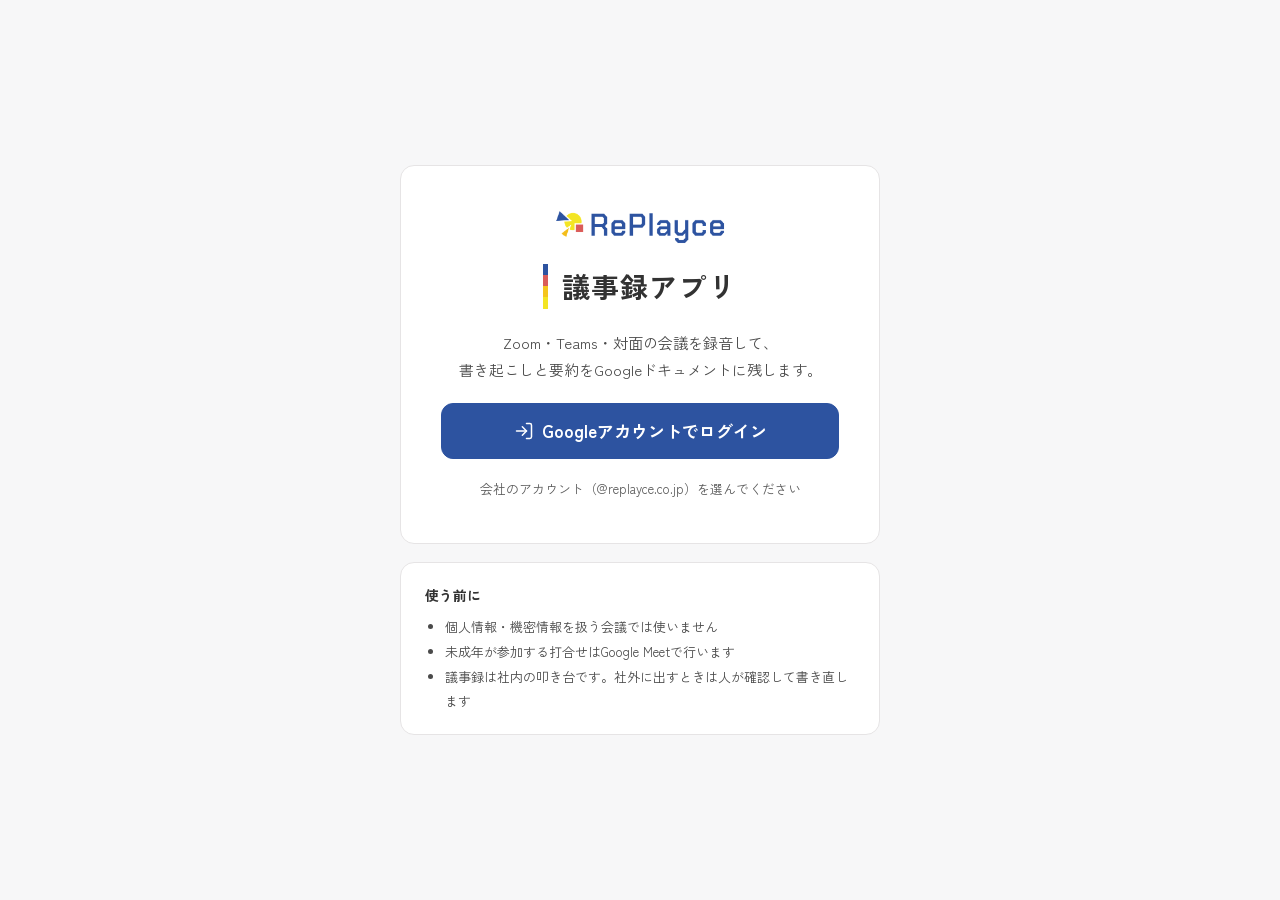
==== index.html @ 5db106ac "Add files via upload" ====
<!DOCTYPE html>
<html lang="ja">
<head>
<meta charset="utf-8">
<meta name="viewport" content="width=device-width, initial-scale=1, viewport-fit=cover">
<meta name="robots" content="noindex">
<meta name="theme-color" content="#FFFFFF">
<meta name="apple-mobile-web-app-capable" content="yes">
<meta name="mobile-web-app-capable" content="yes">
<meta name="apple-mobile-web-app-title" content="議事録">
<title>議事録アプリ｜RePlayce</title>
<link rel="preconnect" href="https://fonts.googleapis.com">
<link rel="preconnect" href="https://fonts.gstatic.com" crossorigin>
<link href="https://fonts.googleapis.com/css2?family=Zen+Kaku+Gothic+New:wght@400;500;700&display=swap" rel="stylesheet">
<link rel="stylesheet" href="style.css?v=1.2.0">
</head>
<body>

<!-- ============================================================ 0 ログイン -->
<section data-screen="login">
  <div class="login-wrap">
    <div class="login-col">
      <div class="card login-card">
        <img class="logo" src="replayce-logo.png" alt="RePlayce">
        <div class="page-title" style="justify-content:center"><span class="mark4"><span></span><span></span><span></span><span></span></span><h1>議事録アプリ</h1></div>
        <p style="margin:0;font-size:15px;line-height:1.8;color:var(--ink-2)">Zoom・Teams・対面の会議を録音して、<br>書き起こしと要約をGoogleドキュメントに残します。</p>
        <button id="btnLogin" class="btn btn-primary btn-lg" type="button">
          <svg width="20" height="20" viewBox="0 0 24 24" fill="none" stroke="currentColor" stroke-width="1.8" stroke-linecap="round" stroke-linejoin="round" aria-hidden="true"><path d="M15 3h4a2 2 0 0 1 2 2v14a2 2 0 0 1-2 2h-4"/><path d="M10 17l5-5-5-5"/><path d="M15 12H3"/></svg>
          Googleアカウントでログイン
        </button>
        <p class="note" style="margin:0">会社のアカウント（@<span id="domainLabel">replayce.co.jp</span>）を選んでください</p>
        <div id="loginError" class="error-box" hidden></div>
      </div>
      <div id="inAppWarn" class="notice" hidden>
        <svg width="18" height="18" viewBox="0 0 24 24" fill="none" stroke="#8A6A00" stroke-width="1.8" stroke-linecap="round" aria-hidden="true" style="flex-shrink:0;margin-top:2px"><circle cx="12" cy="12" r="9"/><path d="M12 8v5"/><path d="M12 16h.01"/></svg>
        <span><b>アプリの中のブラウザで開いています。</b>このままではGoogleのログインができません。右上のメニューから「ブラウザで開く」を選ぶか、URLをコピーしてChrome（iPhoneはSafari）に貼り付けてください。</span>
      </div>
      <div class="card login-rules">
        <b style="font-size:14px">使う前に</b>
        <ul>
          <li>個人情報・機密情報を扱う会議では使いません</li>
          <li>未成年が参加する打合せはGoogle Meetで行います</li>
          <li>議事録は社内の叩き台です。社外に出すときは人が確認して書き直します</li>
        </ul>
      </div>
    </div>
  </div>
</section>

<!-- ============================================================ 共通ヘッダー（ログイン後） -->
<header class="app-header" id="appHeader" hidden>
  <img class="logo" src="replayce-logo.png" alt="RePlayce">
  <span class="app-name">議事録</span>
  <nav id="mainNav"><a href="#" id="navHome" class="active">ホーム</a><a href="#" id="navMy">マイページ</a><a href="#" id="navHelp">使い方</a></nav>
  <ol class="stepper" id="stepper" hidden><li data-step="1">1 準備</li><li data-step="2">2 録音</li><li data-step="3">3 仕上げ</li></ol>
  <span class="user" id="userBox"><span class="name" id="userName"></span><span class="avatar" id="userInitial">・</span><button type="button" class="link-btn desktop-only" id="btnLogout">ログアウト</button></span>
</header>

<!-- ============================================================ 1 ホーム -->
<section data-screen="home" hidden>
  <main class="page">
    <div class="home-head">
      <div class="page-title"><span class="mark4"><span></span><span></span><span></span><span></span></span>
        <div><div class="sub" id="todayLabel"></div><h1>今日の打合せ</h1></div>
      </div>
      <div class="actions">
        <button type="button" class="btn btn-primary" id="btnRecordNow">
          <svg width="18" height="18" viewBox="0 0 24 24" fill="none" stroke="currentColor" stroke-width="1.8" stroke-linecap="round" stroke-linejoin="round" aria-hidden="true"><rect x="9" y="3" width="6" height="11" rx="3"/><path d="M5 11a7 7 0 0 0 14 0"/><path d="M12 18v3"/></svg>
          今すぐ録音
        </button>
      </div>
    </div>
    <div id="resumeBox" class="notice" hidden></div>
    <section class="card" aria-label="今日の予定" id="eventsCard">
      <div id="events"><div class="empty"><span class="spin"></span> 予定を読み込んでいます…</div></div>
      <div class="list-foot">Googleカレンダーの今日の予定です。選ぶとタイトル・日時・参加者が録音の準備画面に自動で入ります。</div>
    </section>
    <section aria-label="最近の議事録" style="display:flex;flex-direction:column;gap:14px">
      <div class="recent-head">
        <h2>最近の議事録</h2>
        <form class="search" id="searchForm" role="search">
          <svg width="16" height="16" viewBox="0 0 24 24" fill="none" stroke="#5A5A5A" stroke-width="1.8" stroke-linecap="round" aria-hidden="true"><circle cx="11" cy="11" r="7"/><path d="M20 20l-3.5-3.5"/></svg>
          <input type="search" id="searchInput" aria-label="議事録を検索" placeholder="タイトル・本文で検索">
        </form>
      </div>
      <div class="recent-grid" id="recent"></div>
    </section>
    <p class="trust">
      <svg width="16" height="16" viewBox="0 0 24 24" fill="none" stroke="#2D53A0" stroke-width="1.8" stroke-linecap="round" stroke-linejoin="round" aria-hidden="true"><path d="M12 3l8 3v6c0 5-3.5 8-8 9-4.5-1-8-4-8-9V6z"/><path d="M9 12l2 2 4-4"/></svg>
      AI（Gemini）に送るのは音声と参加人数だけです。参加者の名前は送りません。
    </p>
  </main>
</section>

<!-- ============================================================ 2 録音の準備 -->
<section data-screen="prepare" hidden>
  <main class="page">
    <div><button type="button" class="link-btn" data-go="home"><svg width="16" height="16" viewBox="0 0 24 24" fill="none" stroke="currentColor" stroke-width="1.8" stroke-linecap="round" stroke-linejoin="round" aria-hidden="true"><path d="M15 18l-6-6 6-6"/></svg>ホームに戻る</button></div>
    <div class="page-title"><span class="mark4"><span></span><span></span><span></span><span></span></span>
      <div><h1>録音の準備</h1><div class="sub" id="prepHint">内容を確認してください。</div></div>
    </div>
    <div class="prep-grid">
      <section class="card prep-main" aria-label="打合せ情報">
        <label class="field">打合せタイトル<input class="input" id="fTitle" type="text" placeholder="例：営業部 定例ミーティング" maxlength="80"></label>
        <label class="field">日時<input class="input" id="fWhen" type="text" maxlength="60"></label>
        <div class="field"><span>形式</span><div class="seg" id="fFormat" role="group" aria-label="形式">
          <button type="button" data-v="Zoom" aria-pressed="false">Zoom</button><button type="button" data-v="Teams" aria-pressed="false">Teams</button><button type="button" data-v="Google Meet" aria-pressed="false">Google Meet</button><button type="button" data-v="対面" aria-pressed="true">対面</button><button type="button" data-v="その他" aria-pressed="false">その他</button>
        </div></div>
        <div class="field"><span>参加者 <span style="font-weight:400;color:var(--sub)" id="peopleCount"></span></span>
          <div class="chips-input" id="chips"><input type="text" id="chipInput" aria-label="参加者を追加" placeholder="名前を入れてEnter"></div>
          <span class="note" style="font-weight:400">名前は議事録の出席者欄と、話者の名前当てにだけ使います。AIには人数だけを伝えます。</span>
        </div>
        <label class="field" style="max-width:240px">言語<select class="input" id="fLang"><option value="ja">日本語</option><option value="en">英語</option></select></label>
      </section>
      <section class="prep-side" aria-label="録音の設定">
        <div class="card" role="radiogroup" aria-label="音の取り方">
          <b style="font-size:14px">音の取り方</b>
          <button type="button" class="radio-card" data-src="mix" role="radio" aria-checked="false" id="srcMix"><span class="dot"></span><span><b>マイク＋会議の音声（おすすめ）</b><span class="h">共有画面で会議のタブ、または「画面全体」と「システム音声」を選びます。ヘッドホンを使っていても相手の声が残ります。</span></span></button>
          <button type="button" class="radio-card" data-src="mic" role="radio" aria-checked="true" id="srcMic"><span class="dot"></span><span><b>マイクのみ</b><span class="h">対面の会議や、スピーカーで相手の声を流しているとき。</span></span></button>
          <p class="small" id="mixUnavailable" hidden style="margin:0">この端末では会議の音声を取り込めないため、マイクのみで録音します。</p>
        </div>
        <div class="card">
          <b style="font-size:14px">録音の前に確認</b>
          <label class="check"><input type="checkbox" class="consent">参加者に録音していることを伝えた</label>
          <label class="check"><input type="checkbox" class="consent">未成年が参加していない</label>
          <label class="check"><input type="checkbox" class="consent">個人情報・機密情報を扱う会議ではない</label>
        </div>
        <button type="button" class="btn btn-primary btn-lg" id="btnStart" disabled>確認の3点にチェックすると開始できます</button>
        <div id="startError" class="error-box" hidden></div>
      </section>
    </div>
  </main>
</section>

<!-- ============================================================ 3 録音中 -->
<section data-screen="recording" hidden>
  <div class="recbar"><div class="recbar-in">
    <div class="rec-state"><span class="rec-dot live" id="recDot"></span><span class="rec-label" id="recLabel">録音中</span></div>
    <span class="timer" id="timer">00:00:00</span>
    <div class="level" id="level" aria-hidden="true"></div>
    <div class="rec-title"><b id="recTitle"></b><span class="note meta" id="recMeta"></span></div>
    <div class="rec-actions">
      <button type="button" class="btn btn-mark" id="btnMark"><svg width="18" height="18" viewBox="0 0 24 24" fill="none" stroke="currentColor" stroke-width="1.8" stroke-linejoin="round" aria-hidden="true"><path d="M12 3l2.6 5.6 6.1.7-4.5 4.2 1.2 6L12 16.6 6.6 19.5l1.2-6L3.3 9.3l6.1-.7z"/></svg>ここ重要</button>
      <button type="button" class="btn" id="btnPause">一時停止</button>
      <button type="button" class="btn btn-primary" id="btnStop"><span style="width:10px;height:10px;background:#fff;border-radius:2px"></span><span class="desktop-only">終了して仕上げへ</span><span class="mobile-only">終了</span></button>
    </div>
  </div></div>
  <main class="rec-grid">
    <div class="notice mobile-only" id="mobileWarn"><span><b>録音が終わるまで、この画面のままにしてください。</b>画面を消したり、別のアプリに切り替えたりすると録音が止まります。</span></div>
    <section class="card captions" aria-label="リアルタイム字幕">
      <div style="display:flex;align-items:center;gap:10px;flex-wrap:wrap"><b style="font-size:14px">リアルタイム字幕</b><span class="pill pill-gray" style="font-weight:400" id="capPill">速報</span></div>
      <div class="cap-lines" id="capLines" aria-live="polite"></div>
      <p class="note" style="margin:auto 0 0" id="capNote">相手の発言も含めた清書と話者分けは、AIが区切りごとに裏で進めています。</p>
    </section>
    <aside class="rec-side">
      <div class="card"><b style="font-size:14px">書き起こしの進み具合</b><div class="bar"><span id="progBar"></span></div><ul class="seg-list" id="segList"></ul></div>
      <div class="card"><b style="font-size:14px">ここ重要 <span style="font-weight:400;color:var(--sub)" id="markCount">（0件）</span></b><ul class="mark-list" id="markList"></ul><span class="small">議事録の「重要な場面」に時刻つきで載ります</span></div>
      <label class="card" style="font-size:14px;font-weight:700">自分用メモ<textarea class="memo" id="memo" placeholder="気づいたことを自由に"></textarea><span class="small" style="font-weight:400">議事録の最後にそのまま載ります。AIには送りません。</span></label>
      <p class="small" style="margin:0">録音中はこの画面を閉じないでください。<span class="mobile-only" style="display:inline">画面をロックしたり別のアプリに切り替えたりすると録音が止まります。</span></p>
    </aside>
  </main>
</section>

<!-- ============================================================ 4 仕上げ -->
<section data-screen="finish" hidden>
  <div class="finbar"><div class="finbar-in">
    <div class="page-title"><span class="mark4"><span></span><span></span><span></span><span></span></span><div><h1 id="finTitle"></h1><div class="note" id="finMeta"></div></div></div>
    <div class="actions">
      <button type="button" class="btn" id="btnAudio" hidden><svg width="18" height="18" viewBox="0 0 24 24" fill="none" stroke="currentColor" stroke-width="1.8" stroke-linecap="round" stroke-linejoin="round" aria-hidden="true"><path d="M9 18V5l12-2v13"/><circle cx="6" cy="18" r="3"/><circle cx="18" cy="16" r="3"/></svg><span>音声も保存</span></button>
      <a class="btn btn-outline" id="btnOpenDoc" href="#" target="_blank" rel="noopener" hidden>ドキュメントを開く</a>
      <button type="button" class="btn btn-primary" id="btnSave" disabled><svg width="18" height="18" viewBox="0 0 24 24" fill="none" stroke="currentColor" stroke-width="1.8" stroke-linecap="round" stroke-linejoin="round" aria-hidden="true"><path d="M14 3H6a2 2 0 0 0-2 2v14a2 2 0 0 0 2 2h12a2 2 0 0 0 2-2V9z"/><path d="M14 3v6h6"/><path d="M8 14h8"/><path d="M8 17h5"/></svg><span id="btnSaveLabel">Googleドキュメントに保存</span></button>
    </div>
  </div></div>
  <main class="page page-wide" style="padding-top:24px;gap:20px">
    <section class="card processing" id="procBox">
      <b id="procTitle"><span class="spin"></span> 書き起こしを仕上げています…</b>
      <div class="bar"><span id="procBar"></span></div>
      <div class="note" id="procNote"></div>
      <div class="fail-list" id="failList"></div>
      <div id="procActions" style="display:flex;gap:10px;flex-wrap:wrap"></div>
    </section>
    <section class="card speakers" id="speakerBox" hidden aria-label="話者の名前">
      <b style="font-size:14px">話者の名前を確認</b>
      <div id="speakerSelects" style="display:flex;gap:18px;flex-wrap:wrap"></div>
      <span class="small" style="margin-left:auto">名前の置き換えはこの画面の中だけで行います</span>
    </section>
    <div class="mtabs mobile-only" id="finTabs" role="tablist" hidden><button type="button" data-tab="minutes" aria-pressed="true">議事録</button><button type="button" data-tab="transcript" aria-pressed="false">書き起こし</button></div>
    <div class="review" id="reviewBox" data-tab="minutes" hidden>
      <article class="card minutes" aria-label="議事録">
        <div style="display:flex;align-items:center;gap:10px;margin-bottom:18px;flex-wrap:wrap"><b style="font-size:16px">議事録</b><span class="small">文字を直接クリックして直せます</span><button type="button" class="link-btn" id="btnResummary" style="margin-left:auto">要約を作り直す</button></div>
        <div class="minutes-body" id="minutesBody" contenteditable="true" spellcheck="false"></div>
      </article>
      <section class="card transcript" aria-label="書き起こし">
        <div style="display:flex;align-items:center;gap:10px;flex-wrap:wrap"><b style="font-size:16px">書き起こし</b>
          <input type="search" id="tSearch" aria-label="書き起こしを検索" placeholder="検索" class="input" style="margin-left:auto;width:180px;font-size:14px;padding:8px 12px"></div>
        <div id="tLines"></div>
      </section>
    </div>
  </main>
</section>

<!-- ============================================================ 5 保存完了 -->
<section data-screen="saved" hidden>
  <main class="saved">
    <div class="card">
      <span class="check-circle"><svg width="30" height="30" viewBox="0 0 24 24" fill="none" stroke="#2D53A0" stroke-width="2.2" stroke-linecap="round" stroke-linejoin="round" aria-hidden="true"><path d="M5 12.5l4.5 4.5L19 7.5"/></svg></span>
      <h1 style="font-size:24px">Googleドキュメントに保存しました</h1>
      <p style="margin:0;font-size:15px;color:var(--ink-2);word-break:break-all" id="savedName"></p>
      <div style="display:flex;gap:10px;flex-wrap:wrap;justify-content:center">
        <a class="btn btn-primary" id="savedOpen" href="#" target="_blank" rel="noopener">ドキュメントを開く</a>
        <button type="button" class="btn" id="btnCopyLink">リンクをコピー</button>
      </div>
      <dl class="kv"><div><dt>保存先</dt><dd id="savedFolder"></dd></div><div><dt>音声</dt><dd id="savedAudio">保存していません</dd></div></dl>
      <button type="button" class="btn" id="btnAudio2" hidden>音声も保存する</button>
    </div>
    <button type="button" class="link-btn" style="align-self:center;color:var(--blue);font-weight:700" data-go="home">ホームに戻る</button>
  </main>
</section>

<!-- ============================================================ 6 マイページ -->
<section data-screen="mypage" hidden>
  <main class="page">
    <div class="page-title"><span class="mark4"><span></span><span></span><span></span><span></span></span>
      <div><div class="sub" id="myEmail"></div><h1>マイページ</h1></div>
    </div>
    <div class="my-grid">
      <section class="card my-card" aria-label="保存先">
        <b>保存先</b>
        <div class="my-row"><span class="my-folder" id="myFolder">マイドライブ ／ 議事録アプリ（標準）</span></div>
        <div style="display:flex;gap:10px;flex-wrap:wrap">
          <button type="button" class="btn btn-outline" id="btnPickFolder">フォルダを選ぶ</button>
          <button type="button" class="btn" id="btnResetFolder">標準に戻す</button>
        </div>
        <span class="small" id="pickNote">マイドライブ・共有ドライブのフォルダを選べます。共有ドライブは「コンテンツ管理者」以上の権限が必要です。</span>
      </section>
      <section class="card my-card" aria-label="録音の既定値">
        <b>録音の既定値</b>
        <label class="field">音の取り方<select class="input" id="setSource"><option value="auto">形式に合わせる（おすすめ）</option><option value="mix">いつも「マイク＋会議の音声」</option><option value="mic">いつも「マイクのみ」</option></select></label>
        <label class="field">言語<select class="input" id="setLang"><option value="ja">日本語</option><option value="en">英語</option></select></label>
      </section>
      <section class="card my-card" aria-label="機能のオン・オフ">
        <b>機能のオン・オフ</b>
        <label class="check"><input type="checkbox" id="setCaptions">録音中のリアルタイム字幕を出す</label>
        <label class="check"><input type="checkbox" id="setCalendar">ホームに今日の予定（Googleカレンダー）を出す</label>
        <label class="check"><input type="checkbox" id="setAudio">仕上げ画面に「音声も保存」ボタンを出す</label>
        <label class="check"><input type="checkbox" id="setResume">録音をこのPCに一時保存し、途中で閉じても続きから仕上げられるようにする</label>
      </section>
      <section class="card my-card" aria-label="管理者への連絡">
        <b>不具合・要望を送る</b>
        <span class="note">気づいたこと・困ったことを管理者に送れます（βテスト期間）。</span>
        <div><button type="button" class="btn btn-outline" id="btnFeedback">管理者に送る</button></div>
      </section>
      <section class="card my-card mobile-only" aria-label="ログアウト" style="flex-direction:column">
        <b>アカウント</b>
        <div><button type="button" class="btn" id="btnLogout2">ログアウト</button></div>
      </section>
    </div>
    <p class="small" id="mySaved" style="margin:0">設定は自動で保存され、別のPCでも同じアカウントなら引き継がれます。</p>
    <p class="small" style="margin:0" id="myVersion"></p>
  </main>
</section>

<!-- ============================================================ 7 使い方 -->
<section data-screen="help" hidden>
  <main class="page help">
    <div class="page-title"><span class="mark4"><span></span><span></span><span></span><span></span></span>
      <div><div class="sub">βテスト版</div><h1>使い方</h1></div>
    </div>

    <section class="card help-card">
      <h2>使う前に（ルール）</h2>
      <ul>
        <li>個人情報・機密情報を扱う会議では使いません。</li>
        <li>未成年が参加する打合せは Google Meet で行い、このアプリは使いません。</li>
        <li>録音する前に、参加者に「録音して議事録を作ります」と伝えます。</li>
        <li>議事録は社内の叩き台です。社外に出すときは、人が確認して書き直します。</li>
      </ul>
    </section>

    <section class="card help-card">
      <h2>基本の流れ</h2>
      <ol>
        <li><b>ホーム</b>で今日の予定の「この予定で録音」を押す（予定がなければ「今すぐ録音」）。タイトル・日時・参加者が自動で入ります。</li>
        <li><b>準備</b>で内容を確かめ、確認の3点にチェックして「録音を開始」。</li>
        <li><b>録音</b>中は大事な場面で「ここ重要」。気づいたことは「自分用メモ」へ（AIには送りません）。</li>
        <li>「終了して仕上げへ」を押すと、AIが書き起こしと要約を作ります（数十秒〜数分）。</li>
        <li><b>仕上げ</b>で「話者A」などに名前を当て、議事録の文字を直接クリックして直します。</li>
        <li>「Googleドキュメントに保存」で完了。あとからホームの「最近の議事録」→「仕上げ画面で開く」で見返せます。</li>
      </ol>
    </section>

    <div class="help-grid">
      <section class="card help-card">
        <h2>Zoom・Teamsで録る（PC）</h2>
        <ol>
          <li>音の取り方で <b>「マイク＋会議の音声」</b> を選ぶ。</li>
          <li>共有の画面が出たら、どちらかを選ぶ。
            <ul>
              <li>会議を<b>ブラウザ</b>で開いている：その<b>タブ</b>を選び「タブの音声も共有」をオン（いちばん確実）</li>
              <li>会議を<b>アプリ</b>で開いている：<b>「画面全体」</b>を選び「システム音声を共有」をオン</li>
            </ul>
          </li>
          <li>録音中に <b>「相手の声：届いています」</b>（青）が出ればOK。</li>
        </ol>
        <p class="note">Macで初めて使うときは「システム設定 → プライバシーとセキュリティ → 画面とシステムオーディオの録音」で Google Chrome をオンにしてください。</p>
      </section>
      <section class="card help-card">
        <h2>対面で録る（iPhone）</h2>
        <ol>
          <li><b>Safari</b> で開く（LINE・Slackなどのアプリ内では開かない）。</li>
          <li>音の取り方は「マイクのみ」。iPhoneは机の真ん中に置く。</li>
          <li>録音中は<b>画面を消さない・別のアプリに切り替えない</b>。長い会議は充電しながら。</li>
        </ol>
        <p class="note">Safariの共有ボタン →「ホーム画面に追加」で、アプリのように開けます。iPhoneでは録音を優先するため、リアルタイム字幕は出しません。</p>
      </section>
    </div>

    <section class="card help-card">
      <h2>困ったとき</h2>
      <table class="help-table">
        <tr><th>こんなとき</th><th>こうする</th></tr>
        <tr><td>「混雑待ち」と出た</td><td>AIが混み合っています。1〜2分後に自動でやり直すので、そのまま待ちます。</td></tr>
        <tr><td>「書き起こしに失敗」と出た</td><td>▶で音が録れているか確かめ、少し待って「やり直す」。</td></tr>
        <tr><td>録音中にタブを閉じた・PCが固まった</td><td>開き直してログインすると、ホームに「途中で閉じた録音があります」が出ます。「続きから仕上げる」を押します。</td></tr>
        <tr><td>相手の声が録れていない</td><td>共有のしかた（上の「Zoom・Teamsで録る」）と、Macの許可を確かめます。</td></tr>
        <tr><td>保存できない</td><td>一度ログアウトしてログインし直し、もう一度「保存」。保存先を変えている人はマイページも確認。</td></tr>
        <tr><td>それでも解決しない</td><td>エラーの近くの「このエラーを管理者に知らせる」、またはマイページの「管理者に送る」。</td></tr>
      </table>
    </section>

    <section class="card help-card">
      <h2>データの扱い</h2>
      <ul>
        <li>議事録は、<b>自分のGoogleドライブ</b>（標準は「議事録アプリ」フォルダ）にGoogleドキュメントで保存されます。</li>
        <li>AI（Gemini）に送るのは<b>音声と参加人数だけ</b>です。参加者の名前・自分用メモは送りません。</li>
        <li>音声ファイルは「音声も保存」を押したときだけ保存されます。</li>
        <li>途中再開用の一時保存はこのPC（ブラウザ）の中だけにあり、ドキュメントを保存すると消えます。</li>
      </ul>
    </section>
  </main>
</section>

<!-- ============================================================ 管理者への連絡（ダイアログ） -->
<dialog id="reportDlg" class="dlg">
  <form method="dialog" class="dlg-in">
    <b style="font-size:17px" id="repTitle">管理者に知らせる</b>
    <span class="note">宛先は管理者のみです。書き起こし・音声・参加者名・会議のタイトルは送りません。</span>
    <label class="field">ひとこと（任意）<textarea class="input" id="repComment" rows="4" maxlength="1500" placeholder="例：Zoomで画面全体を共有したら止まった"></textarea></label>
    <span class="small">個人情報や会議の中身は書かないでください。</span>
    <details><summary class="small" style="cursor:pointer">送られる診断情報を見る</summary><pre class="dlg-pre" id="repDetail"></pre></details>
    <div style="display:flex;gap:10px;justify-content:flex-end;flex-wrap:wrap">
      <button type="button" class="btn" id="repCancel">やめる</button>
      <button type="button" class="btn btn-primary" id="repSend">送る</button>
    </div>
  </form>
</dialog>

<div class="toast" id="toast" role="status" hidden></div>

<script src="config.js?v=1.1.0"></script>
<script src="https://accounts.google.com/gsi/client" async defer></script>
<script src="app.js?v=1.2.0"></script>
</body>
</html>
---- style.css ----
/* 議事録アプリ v1 — RePlayce ブランド（UI・UX設計 v1 準拠） */
:root {
  --blue: #2D53A0; --blue-dark: #1F3C78; --blue-tint: #EEF2FA; --blue-soft: #F5F7FC;
  --coral: #DA5C59; --gold: #F5C51D; --yellow: #F3E524; --rec: #E83C1F;
  --ink: #323232; --ink-2: #4A4A4A; --sub: #5A5A5A; --faint: #9A9697;
  --line: #E6E4E5; --line-2: #D6D3D4; --ground: #F7F7F8; --panel: #F3F4F7; --white: #FFFFFF;
  --warn-bg: #FFF6E0; --warn-ink: #4A3B00; --mark-bg: #FFF9DC; --mark-line: #E8C84A;
  --radius: 14px; --radius-sm: 10px;
}
* { box-sizing: border-box; }
html, body { margin: 0; }
body { font-family: 'Zen Kaku Gothic New', 'Hiragino Sans', sans-serif; color: var(--ink); background: var(--ground); font-size: 15px; line-height: 1.6; -webkit-text-size-adjust: 100%; }
[hidden] { display: none !important; }
a { color: var(--blue); }
a:hover { color: var(--blue-dark); }
button, input, select, textarea { font: inherit; color: inherit; }
h1, h2, h3 { margin: 0; }

/* ---------- 共通部品 */
.mark4 { display: inline-flex; flex-direction: column; width: 5px; align-self: stretch; min-height: 34px; }
.mark4 span { flex: 1; }
.mark4 span:nth-child(1) { background: var(--blue); } .mark4 span:nth-child(2) { background: var(--coral); }
.mark4 span:nth-child(3) { background: var(--gold); } .mark4 span:nth-child(4) { background: var(--yellow); }

.btn { display: inline-flex; align-items: center; justify-content: center; gap: 8px; min-height: 44px; padding: 10px 18px; border-radius: var(--radius-sm); border: 1px solid var(--line-2); background: var(--white); color: var(--ink); font-size: 14px; font-weight: 700; text-decoration: none; cursor: pointer; white-space: nowrap; }
.btn:hover { background: #FAFAFB; color: var(--ink); }
.btn:disabled { opacity: .5; cursor: default; }
.btn-primary { background: var(--blue); border-color: var(--blue); color: var(--white); }
.btn-primary:hover { background: var(--blue-dark); color: var(--white); }
.btn-primary:disabled { background: #DCDDE3; border-color: #DCDDE3; color: var(--sub); opacity: 1; }
.btn-outline { color: var(--blue); border-color: #C9D3EA; }
.btn-mark { background: var(--mark-bg); border-color: var(--mark-line); color: var(--warn-ink); }
.btn-lg { min-height: 56px; font-size: 17px; border-radius: 12px; width: 100%; }
.btn svg { flex-shrink: 0; }
.link-btn { background: none; border: none; padding: 10px 12px; color: var(--sub); font-size: 14px; cursor: pointer; display: inline-flex; align-items: center; gap: 6px; min-height: 44px; }

.card { background: var(--white); border: 1px solid var(--line); border-radius: var(--radius); }
.note { font-size: 13px; color: var(--sub); }
.small { font-size: 12px; color: var(--sub); }
.pill { display: inline-block; font-size: 12px; font-weight: 700; padding: 2px 10px; border-radius: 999px; }
.pill-blue { background: var(--blue); color: var(--white); }
.pill-gray { background: #EFEDEE; color: var(--sub); }
.pill-mark { background: #FFF3B8; color: var(--warn-ink); }
.field { display: flex; flex-direction: column; gap: 8px; font-size: 14px; font-weight: 700; }
.input { font-weight: 400; font-size: 16px; padding: 11px 14px; border: 1px solid var(--line-2); border-radius: var(--radius-sm); background: var(--white); width: 100%; }
.input:focus, .chips-input:focus-within { outline: 2px solid var(--blue); outline-offset: 1px; }
.notice { display: flex; gap: 10px; align-items: flex-start; padding: 14px 16px; border-radius: 12px; background: var(--warn-bg); color: var(--warn-ink); font-size: 13px; line-height: 1.7; }
.error-box { padding: 12px 14px; border-radius: 10px; background: #FDECEC; color: #8A1C1C; font-size: 13px; line-height: 1.7; }

/* ---------- ヘッダー */
.app-header { display: flex; align-items: center; gap: 18px; padding: 12px 28px; background: var(--white); border-bottom: 1px solid var(--line); flex-wrap: wrap; }
.app-header .logo { height: 24px; width: auto; }
.app-header .app-name { font-weight: 700; font-size: 15px; padding-left: 16px; border-left: 1px solid var(--line); }
.app-header nav { display: flex; gap: 4px; }
.app-header nav a { padding: 9px 14px; border-radius: 8px; color: var(--sub); text-decoration: none; font-size: 14px; }
.app-header nav a.active { background: var(--blue-tint); color: var(--blue); font-weight: 700; }
.app-header .user { margin-left: auto; display: flex; align-items: center; gap: 10px; font-size: 13px; color: var(--sub); }
.avatar { width: 32px; height: 32px; border-radius: 50%; background: var(--blue); color: var(--white); display: inline-flex; align-items: center; justify-content: center; font-weight: 700; font-size: 14px; }
.stepper { margin: 0 0 0 auto; padding: 0; list-style: none; display: flex; gap: 8px; font-size: 13px; flex-wrap: wrap; }
.stepper li { padding: 6px 14px; border-radius: 999px; background: #EFEDEE; color: var(--sub); }
.stepper li.on { background: var(--blue); color: var(--white); font-weight: 700; }

.page { max-width: 1120px; margin: 0 auto; padding: 36px 28px 64px; display: flex; flex-direction: column; gap: 28px; }
.page-wide { max-width: 1280px; }
.page-title { display: flex; gap: 14px; align-items: stretch; }
.page-title h1 { font-size: 28px; font-weight: 700; letter-spacing: .02em; }
.page-title .sub { font-size: 14px; color: var(--sub); }

/* ---------- ログイン */
.login-wrap { min-height: 100vh; display: flex; align-items: center; justify-content: center; padding: 40px 16px; }
.login-col { width: 100%; max-width: 480px; display: flex; flex-direction: column; gap: 18px; }
.login-card { padding: 44px 40px; display: flex; flex-direction: column; align-items: center; gap: 20px; text-align: center; }
.login-card .logo { height: 34px; }
.login-card h1 { font-size: 28px; letter-spacing: .04em; }
.login-rules { padding: 20px 24px; }
.login-rules ul { margin: 8px 0 0; padding-left: 20px; font-size: 13px; line-height: 1.9; color: var(--ink-2); }

/* ---------- ホーム */
.home-head { display: flex; align-items: flex-end; gap: 20px; flex-wrap: wrap; }
.home-head .actions { margin-left: auto; display: flex; gap: 10px; flex-wrap: wrap; }
.event-row { display: flex; align-items: center; gap: 24px; padding: 18px 24px; border-bottom: 1px solid #EFEDEE; flex-wrap: wrap; }
.event-row:last-child { border-bottom: none; }
.event-time { width: 120px; flex-shrink: 0; }
.event-time b { font-size: 20px; display: block; }
.event-main { flex: 1 1 280px; min-width: 0; }
.event-title { font-size: 17px; font-weight: 700; display: flex; gap: 10px; align-items: center; flex-wrap: wrap; }
.event-meta { margin-top: 4px; display: flex; gap: 14px; font-size: 13px; color: var(--sub); flex-wrap: wrap; }
.list-foot { padding: 14px 24px; font-size: 13px; color: var(--sub); background: #FBFBFC; border-top: 1px solid #EFEDEE; border-radius: 0 0 var(--radius) var(--radius); }
.empty { padding: 28px 24px; font-size: 14px; color: var(--sub); }
.recent-head { display: flex; align-items: center; gap: 12px; flex-wrap: wrap; }
.recent-head h2 { font-size: 20px; }
.search { margin-left: auto; display: flex; align-items: center; gap: 8px; padding: 0 12px; height: 44px; border: 1px solid var(--line-2); border-radius: var(--radius-sm); background: var(--white); min-width: 260px; }
.search input { border: none; outline: none; font-size: 14px; flex: 1; min-width: 0; background: transparent; }
.recent-grid { display: grid; grid-template-columns: repeat(3, minmax(0, 1fr)); gap: 16px; }
.doc-card { display: flex; flex-direction: column; gap: 8px; padding: 20px; text-decoration: none; color: var(--ink); }
.doc-card:hover { border-color: #C9D3EA; color: var(--ink); }
.doc-card .t { font-size: 16px; font-weight: 700; line-height: 1.5; }
.doc-card .s { font-size: 13px; color: var(--sub); line-height: 1.7; display: -webkit-box; -webkit-line-clamp: 3; -webkit-box-orient: vertical; overflow: hidden; }
.doc-card .open { margin-top: auto; font-size: 13px; color: var(--blue); font-weight: 700; }
.trust { margin: 0; display: flex; align-items: center; gap: 8px; font-size: 13px; color: var(--sub); }

/* ---------- 準備 */
.prep-grid { display: flex; gap: 24px; flex-wrap: wrap; align-items: flex-start; }
.prep-main { flex: 1 1 520px; min-width: 0; padding: 28px; display: flex; flex-direction: column; gap: 20px; }
.prep-side { flex: 1 1 380px; min-width: 0; display: flex; flex-direction: column; gap: 16px; }
.prep-side .card { padding: 24px; display: flex; flex-direction: column; gap: 12px; }
.seg { display: flex; gap: 8px; flex-wrap: wrap; }
.seg button { min-height: 44px; padding: 10px 18px; border-radius: var(--radius-sm); border: 1px solid var(--line-2); background: var(--white); color: var(--ink-2); font-weight: 700; font-size: 14px; cursor: pointer; }
.seg button[aria-pressed="true"] { background: var(--blue-tint); border-color: var(--blue); color: var(--blue); }
.chips-input { display: flex; gap: 8px; flex-wrap: wrap; align-items: center; padding: 8px; border: 1px solid var(--line-2); border-radius: var(--radius-sm); background: var(--white); }
.chip { display: inline-flex; align-items: center; gap: 6px; padding: 5px 6px 5px 12px; border-radius: 999px; background: var(--panel); font-size: 14px; font-weight: 400; }
.chip button { width: 26px; height: 26px; border-radius: 50%; border: none; background: transparent; color: var(--sub); cursor: pointer; font-size: 16px; line-height: 1; }
.chip button:hover { background: #E3E5EB; }
.chips-input input { border: none; outline: none; font-size: 15px; flex: 1; min-width: 140px; padding: 6px; background: transparent; font-weight: 400; }
.radio-card { display: flex; gap: 12px; padding: 16px; border-radius: 12px; border: 2px solid var(--line); background: var(--white); cursor: pointer; text-align: left; width: 100%; color: var(--ink); }
.radio-card[aria-checked="true"] { border-color: var(--blue); background: var(--blue-soft); }
.radio-card .dot { width: 18px; height: 18px; margin-top: 3px; flex-shrink: 0; border-radius: 50%; border: 2px solid #B9B5B6; display: inline-flex; align-items: center; justify-content: center; }
.radio-card[aria-checked="true"] .dot { border-color: var(--blue); }
.radio-card[aria-checked="true"] .dot::after { content: ""; width: 8px; height: 8px; border-radius: 50%; background: var(--blue); }
.radio-card b { display: block; font-size: 15px; }
.radio-card span.h { display: block; font-size: 13px; line-height: 1.6; color: var(--sub); margin-top: 2px; }
.check { display: flex; gap: 12px; align-items: center; min-height: 40px; font-size: 14px; cursor: pointer; font-weight: 400; }
.check input { width: 20px; height: 20px; accent-color: var(--blue); flex-shrink: 0; }

/* ---------- 録音中 */
.recbar { background: var(--white); border-bottom: 1px solid var(--line); }
.recbar-in { max-width: 1180px; margin: 0 auto; padding: 16px 28px; display: flex; align-items: center; gap: 22px; flex-wrap: wrap; }
.rec-state { display: flex; align-items: center; gap: 10px; }
.rec-dot { width: 14px; height: 14px; border-radius: 50%; background: var(--rec); }
.rec-dot.live { animation: pulse 1.6s ease-in-out infinite; }
@keyframes pulse { 50% { opacity: .35; } }
.rec-label { font-size: 14px; font-weight: 700; color: var(--rec); }
.rec-label.paused { color: var(--faint); }
.timer { font-size: 34px; font-weight: 700; letter-spacing: .04em; font-variant-numeric: tabular-nums; }
.level { display: flex; align-items: flex-end; gap: 3px; height: 28px; }
.level i { width: 4px; height: 4px; border-radius: 2px; background: var(--blue); transition: height .08s; }
.rec-title { min-width: 0; }
.rec-title b { display: block; font-size: 16px; }
.rec-actions { margin-left: auto; display: flex; gap: 10px; flex-wrap: wrap; }
.rec-grid { max-width: 1180px; margin: 0 auto; padding: 26px 28px 48px; display: flex; gap: 22px; flex-wrap: wrap; align-items: flex-start; }
.captions { flex: 999 1 560px; min-width: 0; padding: 26px 30px; display: flex; flex-direction: column; gap: 16px; min-height: 480px; }
.cap-lines { display: flex; flex-direction: column; gap: 14px; font-size: 21px; line-height: 1.75; }
.cap-lines p { margin: 0; color: var(--faint); }
.cap-lines p:nth-last-child(-n+2) { color: var(--ink-2); }
.cap-lines p.interim { color: var(--ink); font-weight: 500; }
.rec-side { flex: 1 1 320px; min-width: 0; display: flex; flex-direction: column; gap: 14px; }
.rec-side .card { padding: 18px 22px; display: flex; flex-direction: column; gap: 10px; }
.bar { height: 8px; border-radius: 999px; background: #EFEDEE; overflow: hidden; }
.bar span { display: block; height: 100%; width: 0; background: var(--blue); transition: width .3s; }
.seg-list { margin: 0; padding: 0; list-style: none; display: flex; flex-direction: column; gap: 6px; font-size: 13px; }
.seg-list li { display: flex; justify-content: space-between; gap: 10px; }
.st-ok { color: var(--blue); font-weight: 700; } .st-ng { color: #B3261E; font-weight: 700; } .st-wait { color: var(--sub); }
.mark-list { margin: 0; padding: 0; list-style: none; display: flex; flex-direction: column; gap: 6px; font-size: 14px; }
.mark-list li { display: flex; gap: 10px; align-items: center; }
.mark-list li::before { content: ""; width: 8px; height: 8px; border-radius: 2px; background: var(--gold); }
.memo { font-weight: 400; font-size: 14px; line-height: 1.7; padding: 10px 12px; border: 1px solid var(--line-2); border-radius: var(--radius-sm); resize: vertical; min-height: 120px; width: 100%; }

/* ---------- 仕上げ */
.finbar { background: var(--white); border-bottom: 1px solid var(--line); }
.finbar-in { max-width: 1280px; margin: 0 auto; padding: 20px 28px; display: flex; align-items: center; gap: 18px; flex-wrap: wrap; }
.finbar-in h1 { font-size: 24px; }
.finbar .actions { margin-left: auto; display: flex; gap: 10px; flex-wrap: wrap; }
.processing { padding: 24px 28px; display: flex; flex-direction: column; gap: 12px; }
.spin { width: 18px; height: 18px; border-radius: 50%; border: 2px solid #C9D3EA; border-top-color: var(--blue); animation: spin .9s linear infinite; display: inline-block; vertical-align: -3px; }
@keyframes spin { to { transform: rotate(360deg); } }
.speakers { padding: 16px 22px; display: flex; align-items: center; gap: 18px; flex-wrap: wrap; }
.speakers label { display: inline-flex; align-items: center; gap: 8px; font-size: 14px; }
.speakers select { font-size: 14px; padding: 8px 10px; min-height: 40px; border: 1px solid var(--line-2); border-radius: var(--radius-sm); background: var(--white); }
.sdot { width: 11px; height: 11px; border-radius: 50%; display: inline-block; flex-shrink: 0; }
.review { display: flex; gap: 20px; flex-wrap: wrap; align-items: flex-start; }
.minutes { flex: 1 1 560px; min-width: 0; padding: 28px 32px; }
.minutes-body { outline: none; display: flex; flex-direction: column; gap: 20px; }
.minutes-body:focus-visible { outline: 2px solid var(--blue-tint); outline-offset: 8px; border-radius: 6px; }
.minutes-body h2 { font-size: 15px; color: var(--blue); margin-bottom: 6px; }
.minutes-body h3 { font-size: 15px; display: flex; align-items: center; gap: 10px; flex-wrap: wrap; }
.minutes-body p { margin: 0; font-size: 15px; line-height: 1.85; }
.minutes-body ul { margin: 6px 0 0; padding-left: 22px; font-size: 14px; line-height: 1.85; }
.minutes-body table { width: 100%; border-collapse: collapse; font-size: 14px; }
.minutes-body th { background: var(--blue); color: var(--white); text-align: left; padding: 8px 12px; font-weight: 700; }
.minutes-body td { padding: 9px 12px; border-bottom: 1px solid var(--line); vertical-align: top; }
.minutes-body .tbd { color: #B3261E; font-weight: 700; }
.transcript { flex: 1 1 440px; min-width: 0; padding: 22px 24px; display: flex; flex-direction: column; gap: 10px; max-height: 80vh; overflow: auto; }
.tline { display: flex; gap: 12px; padding: 10px 0; border-top: 1px solid #F0EEEF; }
.tline .ts { font-size: 12px; color: var(--blue); background: #F3F5FB; border-radius: 6px; padding: 3px 8px; height: 24px; flex-shrink: 0; font-variant-numeric: tabular-nums; }
.tline .who { display: flex; align-items: center; gap: 8px; font-size: 13px; font-weight: 700; }
.tline p { margin: 4px 0 0; font-size: 14px; line-height: 1.75; }
.fail-list { display: flex; flex-direction: column; gap: 8px; }
.fail-list .row { display: flex; align-items: center; gap: 12px; flex-wrap: wrap; font-size: 14px; }

/* ---------- 保存完了 */
.saved { max-width: 640px; margin: 0 auto; padding: 72px 24px; display: flex; flex-direction: column; gap: 18px; }
.saved .card { padding: 44px 40px; display: flex; flex-direction: column; align-items: center; gap: 16px; text-align: center; }
.check-circle { width: 64px; height: 64px; border-radius: 50%; background: var(--blue-tint); display: inline-flex; align-items: center; justify-content: center; }
.kv { width: 100%; display: grid; grid-template-columns: repeat(2, minmax(0, 1fr)); gap: 12px; text-align: left; font-size: 13px; margin: 0; }
.kv div { padding: 14px 16px; border-radius: 12px; background: var(--ground); }
.kv dt { color: var(--sub); } .kv dd { margin: 4px 0 0; font-weight: 700; word-break: break-all; }

/* ---------- お知らせ */
.toast { position: fixed; left: 50%; bottom: 24px; transform: translateX(-50%); background: #2A2A2E; color: #FFF; padding: 12px 18px; border-radius: 12px; font-size: 14px; z-index: 50; max-width: calc(100% - 32px); box-shadow: 0 6px 24px rgba(0,0,0,.18); }
.toast.ng { background: #8A1C1C; }

/* ---------- スマホ */
@media (max-width: 760px) {
  .app-header { padding: 10px 16px; gap: 10px; }
  .app-header .user span.name { display: none; }
  .stepper { display: none; }
  .page { padding: 24px 16px 48px; gap: 22px; }
  .recent-grid { grid-template-columns: minmax(0, 1fr); }
  .search { min-width: 0; width: 100%; margin-left: 0; }
  .event-row { padding: 16px; gap: 12px; }
  .event-row .btn { width: 100%; }
  .prep-main { padding: 20px; }
  .recbar-in { padding: 14px 16px; gap: 12px; }
  .timer { font-size: 40px; }
  .level, .rec-title .meta { display: none; }
  .rec-actions { position: fixed; left: 0; right: 0; bottom: 0; margin: 0; padding: 12px 16px calc(12px + env(safe-area-inset-bottom)); background: var(--white); border-top: 1px solid var(--line); display: grid; grid-template-columns: repeat(3, minmax(0, 1fr)); gap: 10px; z-index: 20; }
  .rec-actions .btn { min-height: 60px; padding: 8px; font-size: 13px; flex-direction: column; gap: 4px; white-space: normal; }
  .rec-grid { padding: 16px 16px 120px; }
  .captions { padding: 18px; min-height: 0; }
  .cap-lines { font-size: 18px; }
  .finbar-in { padding: 16px; }
  .minutes { padding: 20px; }
  .login-card { padding: 32px 24px; }
}
.mobile-only { display: none; }
@media (max-width: 760px) { .mobile-only { display: flex; } .desktop-only { display: none !important; } }

/* ---------- v1.1：マイページ・管理者への連絡・途中再開 */
.app-header nav a + a { margin-left: 2px; }
.my-grid { display: grid; grid-template-columns: repeat(2, minmax(0, 1fr)); gap: 16px; }
.my-card { padding: 22px 24px; display: flex; flex-direction: column; gap: 12px; }
.my-card > b { font-size: 15px; }
.my-folder { display: inline-block; padding: 10px 14px; border-radius: 10px; background: var(--blue-soft); color: var(--blue-dark); font-weight: 700; font-size: 14px; word-break: break-all; }
.doc-card { cursor: pointer; font: inherit; text-align: left; }
.doc-card .acts { margin-top: auto; display: flex; gap: 14px; align-items: center; flex-wrap: wrap; }
.doc-card .acts a { font-size: 13px; color: var(--sub); }
.dlg { border: none; border-radius: 16px; padding: 0; width: min(560px, calc(100vw - 32px)); box-shadow: 0 20px 60px rgba(0,0,0,.18); }
.dlg::backdrop { background: rgba(30, 30, 40, .35); }
.dlg-in { padding: 24px; display: flex; flex-direction: column; gap: 12px; }
.dlg-pre { white-space: pre-wrap; word-break: break-all; font-size: 11px; background: var(--ground); padding: 10px; border-radius: 8px; max-height: 220px; overflow: auto; margin: 8px 0 0; }
.report-link { background: none; border: none; color: #8A1C1C; text-decoration: underline; cursor: pointer; font-size: 13px; padding: 4px 0; }
#resumeBox .acts { display: flex; gap: 10px; flex-wrap: wrap; margin-top: 8px; }
@media (max-width: 760px) { .my-grid { grid-template-columns: 1fr; } }

/* ---------- v1.2：使い方・スマホ調整 */
.help { max-width: 980px; }
.help-card { padding: 24px 28px; }
.help-card h2 { font-size: 17px; margin-bottom: 12px; color: var(--blue-dark); }
.help-card ol, .help-card ul { margin: 0; padding-left: 1.4em; line-height: 1.9; font-size: 14px; }
.help-card li + li { margin-top: 4px; }
.help-card .note { margin: 12px 0 0; line-height: 1.7; }
.help-grid { display: grid; grid-template-columns: repeat(2, minmax(0, 1fr)); gap: 16px; }
.help-table { width: 100%; border-collapse: collapse; font-size: 14px; line-height: 1.7; }
.help-table th, .help-table td { text-align: left; padding: 10px 12px; border-bottom: 1px solid var(--line); vertical-align: top; }
.help-table th { background: var(--blue-soft); color: var(--blue-dark); font-size: 13px; }
.help-table td:first-child { width: 34%; font-weight: 700; }
.mtabs { gap: 6px; background: var(--panel); padding: 4px; border-radius: 12px; }
.mtabs button { flex: 1; min-height: 44px; border: none; border-radius: 9px; background: none; font-weight: 700; color: var(--sub); cursor: pointer; }
.mtabs button[aria-pressed="true"] { background: var(--white); color: var(--blue); box-shadow: 0 1px 3px rgba(0,0,0,.08); }
@media (max-width: 760px) {
  .app-header .app-name { display: none; }
  .app-header nav a { padding: 8px 10px; }
  .app-header .user { gap: 6px; }
  .home-head .actions { width: 100%; margin-left: 0; }
  .home-head .actions .btn { width: 100%; min-height: 56px; font-size: 16px; }
  .level { display: flex; height: 22px; }
  .rec-title .meta { display: none; }
  #meetLevel { display: none; }
  .help-grid { grid-template-columns: 1fr; }
  .help-card { padding: 20px; }
  .help-table td:first-child { width: 40%; }
  .finbar .actions { position: fixed; left: 0; right: 0; bottom: 0; margin: 0; padding: 10px 16px calc(10px + env(safe-area-inset-bottom)); background: var(--white); border-top: 1px solid var(--line); z-index: 20; display: flex; gap: 8px; }
  .finbar .actions .btn { flex: 1; min-height: 52px; padding: 8px 10px; white-space: normal; font-size: 13px; }
  [data-screen="finish"] .page { padding-bottom: 110px; }
  .review[data-tab="minutes"] .transcript { display: none; }
  .review[data-tab="transcript"] .minutes { display: none; }
  .review .card { width: 100%; }
}
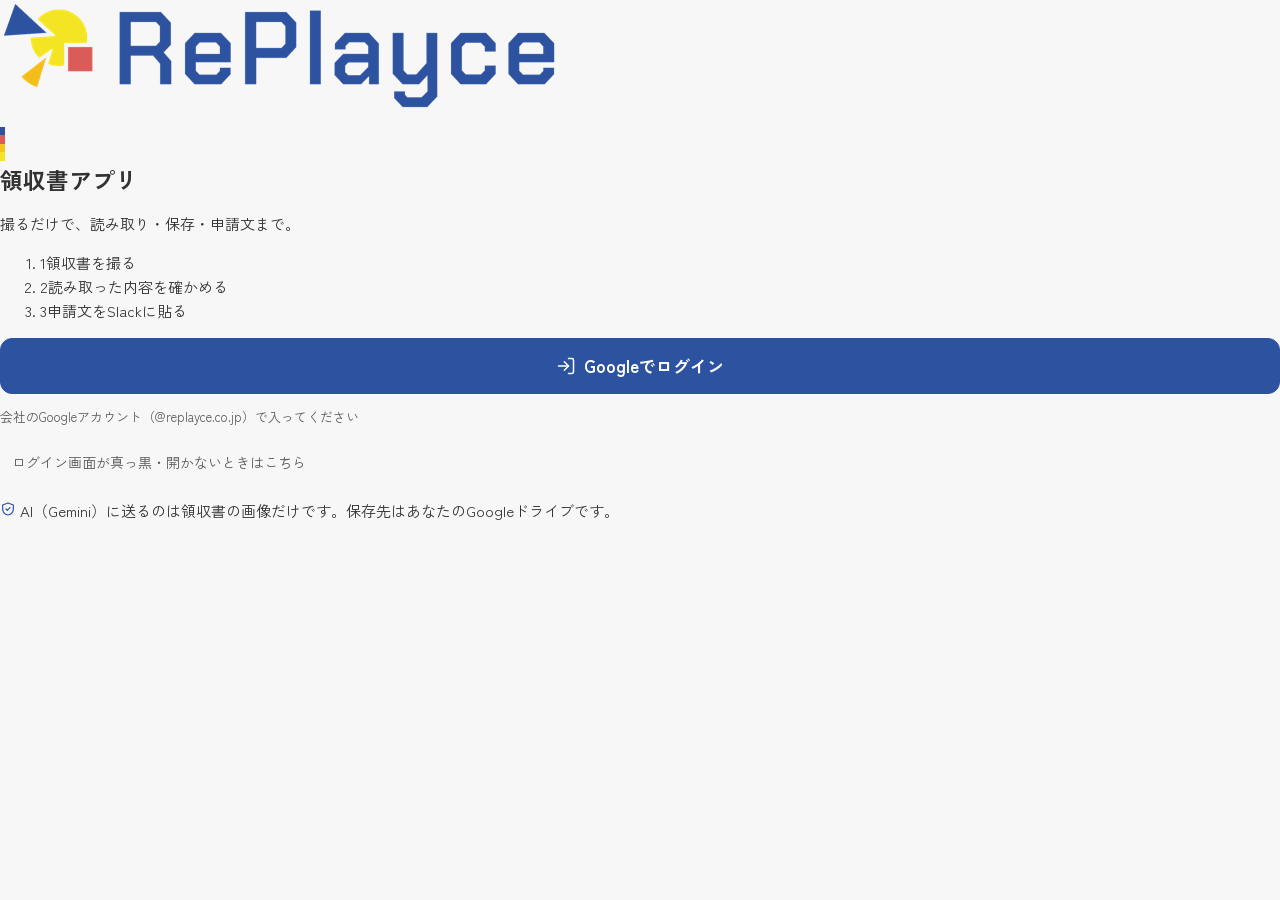
==== commit 6f89d62a: "Add files via upload" ====
--- a/index.html
+++ b/index.html
@@ -7,358 +7,389 @@
 <meta name="theme-color" content="#FFFFFF">
 <meta name="apple-mobile-web-app-capable" content="yes">
 <meta name="mobile-web-app-capable" content="yes">
-<meta name="apple-mobile-web-app-title" content="議事録">
-<title>議事録アプリ｜RePlayce</title>
+<meta name="apple-mobile-web-app-title" content="領収書">
+<title>領収書アプリ｜RePlayce</title>
 <link rel="preconnect" href="https://fonts.googleapis.com">
 <link rel="preconnect" href="https://fonts.gstatic.com" crossorigin>
 <link href="https://fonts.googleapis.com/css2?family=Zen+Kaku+Gothic+New:wght@400;500;700&display=swap" rel="stylesheet">
-<link rel="stylesheet" href="style.css?v=1.2.0">
+<link rel="stylesheet" href="style.css?v=1.2.3">
 </head>
 <body>
 
 <!-- ============================================================ 0 ログイン -->
-<section data-screen="login">
-  <div class="login-wrap">
-    <div class="login-col">
-      <div class="card login-card">
-        <img class="logo" src="replayce-logo.png" alt="RePlayce">
-        <div class="page-title" style="justify-content:center"><span class="mark4"><span></span><span></span><span></span><span></span></span><h1>議事録アプリ</h1></div>
-        <p style="margin:0;font-size:15px;line-height:1.8;color:var(--ink-2)">Zoom・Teams・対面の会議を録音して、<br>書き起こしと要約をGoogleドキュメントに残します。</p>
-        <button id="btnLogin" class="btn btn-primary btn-lg" type="button">
-          <svg width="20" height="20" viewBox="0 0 24 24" fill="none" stroke="currentColor" stroke-width="1.8" stroke-linecap="round" stroke-linejoin="round" aria-hidden="true"><path d="M15 3h4a2 2 0 0 1 2 2v14a2 2 0 0 1-2 2h-4"/><path d="M10 17l5-5-5-5"/><path d="M15 12H3"/></svg>
-          Googleアカウントでログイン
+<section data-screen="login" class="screen">
+  <div class="login">
+    <img class="logo-lg" src="replayce-logo.png" alt="RePlayce">
+    <div class="title-row"><span class="mark4"><span></span><span></span><span></span><span></span></span>
+      <div><h1>領収書アプリ</h1><p class="lead">撮るだけで、読み取り・保存・申請文まで。</p></div>
+    </div>
+    <ol class="steps3">
+      <li><span>1</span>領収書を撮る</li>
+      <li><span>2</span>読み取った内容を確かめる</li>
+      <li><span>3</span>申請文をSlackに貼る</li>
+    </ol>
+    <div class="login-bottom">
+      <button id="btnLogin" class="btn btn-primary btn-lg" type="button">
+        <svg width="20" height="20" viewBox="0 0 24 24" fill="none" stroke="currentColor" stroke-width="1.8" stroke-linecap="round" stroke-linejoin="round" aria-hidden="true"><path d="M15 3h4a2 2 0 0 1 2 2v14a2 2 0 0 1-2 2h-4"/><path d="M10 17l5-5-5-5"/><path d="M15 12H3"/></svg>
+        Googleでログイン
+      </button>
+      <p class="note center">会社のGoogleアカウント（@<span id="domainLabel">replayce.co.jp</span>）で入ってください</p>
+      <button type="button" class="link-btn" id="btnLoginRedirect">ログイン画面が真っ黒・開かないときはこちら</button>
+      <div id="inAppWarn" class="notice" hidden>アプリの中のブラウザで開いています。このままではログインできません。メニューから「ブラウザで開く」を選ぶか、URLをSafari（AndroidとPCはChrome）に貼ってください。</div>
+      <div id="loginError" class="error-box" hidden></div>
+      <p class="safe">
+        <svg width="16" height="16" viewBox="0 0 24 24" fill="none" stroke="#2D53A0" stroke-width="1.8" stroke-linecap="round" stroke-linejoin="round" aria-hidden="true"><path d="M12 3l8 3v6c0 5-3.5 8-8 9-4.5-1-8-4-8-9V6z"/><path d="M9 12l2 2 4-4"/></svg>
+        AI（Gemini）に送るのは領収書の画像だけです。保存先はあなたのGoogleドライブです。
+      </p>
+    </div>
+  </div>
+</section>
+
+<!-- ============================================================ 共通ヘッダー -->
+<header class="app-header" id="appHeader" hidden>
+  <a href="#" class="brand" id="brandHome" aria-label="ホームへ"><img src="replayce-logo.png" alt="RePlayce"><span>領収書</span></a>
+  <ol class="stepper" id="stepper" hidden><li data-step="1">撮る</li><li data-step="2">確認</li><li data-step="3">申請</li></ol>
+  <button type="button" class="icon-btn" id="btnMenu" aria-label="メニュー" aria-expanded="false" aria-controls="menuPanel">
+    <svg width="22" height="22" viewBox="0 0 24 24" fill="none" stroke="currentColor" stroke-width="1.8" stroke-linecap="round" aria-hidden="true"><path d="M4 7h16"/><path d="M4 12h16"/><path d="M4 17h16"/></svg>
+  </button>
+  <div class="menu-panel" id="menuPanel" hidden>
+    <div class="menu-user"><span class="avatar" id="menuInitial">?</span><div><b id="menuName"></b><div class="small" id="menuEmail"></div></div></div>
+    <button type="button" data-nav="home">ホーム</button>
+    <button type="button" data-nav="batch">まとめて申請</button>
+    <button type="button" data-nav="mypage">マイページ</button>
+    <button type="button" data-nav="help">使い方</button>
+    <button type="button" data-nav="logout">ログアウト</button>
+    <div class="small menu-ver">版 <span id="verLabel"></span></div>
+  </div>
+</header>
+
+<!-- ============================================================ 1 ホーム -->
+<section data-screen="home" class="screen" hidden>
+  <main class="wrap">
+    <div class="title-row">
+      <span class="mark4"><span></span><span></span><span></span><span></span></span>
+      <div><div class="sub" id="todayLabel"></div><h1>未申請の立替</h1></div>
+    </div>
+
+    <section class="card setup" id="folderSetup" hidden>
+      <h2>はじめに：保存先フォルダを選んでください</h2>
+      <p class="note">毎月の「○年○月稼働」フォルダが並んでいるフォルダを選びます。領収書はその中の月のフォルダに、台帳（立替金精算台帳）はこのフォルダの直下に作られます。</p>
+      <button type="button" class="btn btn-primary" data-action="pick-folder">保存先フォルダを選ぶ</button>
+    </section>
+
+    <section class="card summary" aria-label="未申請のまとめ">
+      <div class="sum-row"><span class="big"><span id="sumCount">-</span><small>件</small></span><span class="sum-total">合計 <b id="sumTotal">-</b> 円</span></div>
+      <p class="notice" id="sumOld" hidden></p>
+      <p class="note" id="sumEmpty" hidden>未申請の立替はありません。</p>
+      <button type="button" class="btn btn-outline btn-md" id="btnToBatch" data-action="batch" hidden>まとめて申請する</button>
+    </section>
+
+    <section aria-label="月ごとの登録" class="recent">
+      <div class="sec-head"><h2>月ごとの登録</h2><span class="small" id="recentNote"></span></div>
+      <div class="month-nav">
+        <button type="button" class="month-btn" id="monthPrev" aria-label="前の月">‹</button>
+        <span class="month-label" id="monthLabel" aria-live="polite">-</span>
+        <button type="button" class="month-btn" id="monthNext" aria-label="次の月">›</button>
+        <span class="small month-sum" id="monthSum"></span>
+      </div>
+      <div class="card list" id="recentList"></div>
+      <p class="note" id="recentEmpty" hidden>まだ登録がありません。下のボタンから領収書を撮ってみましょう。</p>
+    </section>
+  </main>
+  <div class="bottom-bar">
+    <button type="button" class="btn btn-primary btn-shoot" data-action="shoot">
+      <svg width="24" height="24" viewBox="0 0 24 24" fill="none" stroke="currentColor" stroke-width="1.8" stroke-linecap="round" stroke-linejoin="round" aria-hidden="true"><path d="M4 8h3l2-3h6l2 3h3v11H4z"/><circle cx="12" cy="13" r="3.5"/></svg>
+      領収書を撮る
+    </button>
+    <div class="link-row">
+      <button type="button" class="link-btn" data-action="pick-file">写真・PDFを選ぶ</button>
+      <button type="button" class="link-btn" data-action="pick-multi">まとめて読み取る（5枚まで）</button>
+    </div>
+  </div>
+</section>
+
+<!-- ============================================================ 2 読み取り・確認 -->
+<section data-screen="confirm" class="screen" hidden>
+  <main class="wrap">
+    <section class="photo-row" aria-label="撮った領収書">
+      <button type="button" class="thumb" id="thumbBtn" aria-label="写真を大きく見る"><img id="thumbImg" alt=""><span id="thumbPdf" class="pdf-badge" hidden>PDF</span></button>
+      <div class="photo-side">
+        <div id="readStatus" class="read-status"></div>
+        <div class="row-btns">
+          <button type="button" class="btn btn-sm" data-action="reshoot">撮り直す</button>
+          <button type="button" class="btn btn-sm" data-action="pick-file">写真・PDFを選び直す</button>
+          <button type="button" class="btn btn-sm" id="btnRetryRead" hidden>もう一度読み取る</button>
+        </div>
+      </div>
+    </section>
+
+    <div class="notice dup" id="dupWarn" hidden></div>
+
+    <section class="card form" aria-label="読み取った内容">
+      <div class="grid2">
+        <label class="field">立替日<input class="input" type="date" id="fDate"></label>
+        <label class="field">金額（税込）<span class="yen"><input class="input num" type="text" inputmode="numeric" id="fAmount" autocomplete="off">円</span></label>
+      </div>
+      <label class="field">利用会社<input class="input" type="text" id="fVendor" autocomplete="off"><span class="hint" id="vendorHint">「株式会社」などを付けた正式社名にします（例：株式会社ファミリーマート）</span></label>
+      <label class="field">用途<input class="input" type="text" id="fPurpose" autocomplete="off" placeholder="例：宿泊費用"></label>
+      <div class="field">
+        <label for="fProject">対象案件</label>
+        <input class="input" type="text" id="fProject" autocomplete="off" placeholder="候補から選ぶか、入力してください">
+        <span class="hint" id="candNote"></span>
+        <div class="chips" id="candList"></div>
+      </div>
+      <details class="more">
+        <summary>支払方法・インボイス番号</summary>
+        <div class="grid2">
+          <label class="field">支払方法<select class="input" id="fPay"><option>現金</option><option>クレジットカード</option><option>交通系IC</option><option>QR決済</option><option>電子マネー</option><option>その他</option><option>不明</option></select></label>
+          <label class="field">インボイス番号<input class="input" type="text" id="fInvoice" autocomplete="off" placeholder="T＋13桁"></label>
+        </div>
+      </details>
+    </section>
+
+    <section class="preview" aria-label="保存のされ方">
+      <span class="small">保存されるファイル名</span>
+      <b id="pvName">—</b>
+      <span class="small">保存先</span>
+      <span id="pvPath">—</span>
+    </section>
+  </main>
+  <div class="bottom-bar">
+    <p class="note center" id="saveNote"></p>
+    <button type="button" class="btn btn-primary btn-lg" id="btnMultiBack" hidden>一覧に戻る</button>
+    <button type="button" class="btn btn-primary btn-lg" id="btnSave" disabled>
+      <svg width="20" height="20" viewBox="0 0 24 24" fill="none" stroke="currentColor" stroke-width="2" stroke-linecap="round" stroke-linejoin="round" aria-hidden="true"><path d="M5 12.5l4.5 4.5L19 7.5"/></svg>
+      保存する
+    </button>
+  </div>
+</section>
+
+<!-- ============================================================ 2b まとめて読み取り -->
+<section data-screen="multi" class="screen" hidden>
+  <main class="wrap">
+    <div class="sec-head"><h1 class="h1s">まとめて読み取り</h1><span class="small" id="mCount"></span></div>
+    <p class="note" id="mLead">読み取りが終わった領収書から、タップして内容を確かめられます。黄色の印は確認が必要なものです。</p>
+
+    <section class="card pad col" id="mBulk" aria-label="対象案件をまとめて入れる">
+      <h2 class="h2s">対象案件をまとめて入れる</h2>
+      <div class="row-line"><input class="input grow" type="text" id="mProject" autocomplete="off" placeholder="候補から選ぶか、入力してください"><button type="button" class="btn btn-sm btn-outline" id="btnMApply">全部に入れる</button></div>
+      <div class="chips" id="mCands"></div>
+      <span class="hint">1枚ずつ違う案件のときは、下の一覧からタップして直してください。</span>
+    </section>
+
+    <div class="card list" id="mList"></div>
+
+    <section class="card pad col" id="mDone" hidden>
+      <h2 class="h2s" id="mDoneTitle"></h2>
+      <p class="note">台帳に「未申請」で記録しました。続けて「まとめて申請」で、まとめた申請文を作れます。</p>
+    </section>
+  </main>
+  <div class="bottom-bar">
+    <p class="note center" id="mNote"></p>
+    <button type="button" class="btn btn-primary btn-lg" id="btnMSave" disabled>まとめて保存</button>
+    <button type="button" class="btn btn-primary btn-lg" id="btnMToBatch" data-action="batch" hidden>まとめて申請へ進む</button>
+    <button type="button" class="link-btn" id="btnMHome">ホームへ戻る</button>
+  </div>
+</section>
+
+<!-- ============================================================ 3 保存完了・申請 -->
+<section data-screen="result" class="screen" hidden>
+  <main class="wrap">
+    <section class="card saved-card" id="savedCard">
+      <span class="ok-dot"><svg width="22" height="22" viewBox="0 0 24 24" fill="none" stroke="#2D53A0" stroke-width="2.2" stroke-linecap="round" stroke-linejoin="round" aria-hidden="true"><path d="M5 12.5l4.5 4.5L19 7.5"/></svg></span>
+      <div class="saved-text">
+        <h1 id="savedTitle">保存して、台帳に記録しました</h1>
+        <span class="small break" id="savedName"></span>
+        <span class="small break" id="savedPath"></span>
+        <div class="row-links"><a href="#" id="linkFile" target="_blank" rel="noopener">領収書を開く</a><a href="#" id="linkLedger" target="_blank" rel="noopener">台帳を開く</a></div>
+      </div>
+    </section>
+
+    <section class="card claim" aria-label="申請文">
+      <div class="sec-head"><h2>申請文</h2><span class="pill" id="statusPill"></span></div>
+      <div class="claim-box" id="claimBox"></div>
+
+      <div id="stepCopy" class="col">
+        <button type="button" class="btn btn-primary btn-lg" data-action="copy-open">
+          <svg width="20" height="20" viewBox="0 0 24 24" fill="none" stroke="currentColor" stroke-width="1.8" stroke-linecap="round" stroke-linejoin="round" aria-hidden="true"><rect x="8" y="8" width="12" height="12" rx="2"/><path d="M16 8V5a1 1 0 0 0-1-1H5a1 1 0 0 0-1 1v10a1 1 0 0 0 1 1h3"/></svg>
+          コピーしてSlackを開く
         </button>
-        <p class="note" style="margin:0">会社のアカウント（@<span id="domainLabel">replayce.co.jp</span>）を選んでください</p>
-        <div id="loginError" class="error-box" hidden></div>
-      </div>
-      <div id="inAppWarn" class="notice" hidden>
-        <svg width="18" height="18" viewBox="0 0 24 24" fill="none" stroke="#8A6A00" stroke-width="1.8" stroke-linecap="round" aria-hidden="true" style="flex-shrink:0;margin-top:2px"><circle cx="12" cy="12" r="9"/><path d="M12 8v5"/><path d="M12 16h.01"/></svg>
-        <span><b>アプリの中のブラウザで開いています。</b>このままではGoogleのログインができません。右上のメニューから「ブラウザで開く」を選ぶか、URLをコピーしてChrome（iPhoneはSafari）に貼り付けてください。</span>
-      </div>
-      <div class="card login-rules">
-        <b style="font-size:14px">使う前に</b>
-        <ul>
-          <li>個人情報・機密情報を扱う会議では使いません</li>
-          <li>未成年が参加する打合せはGoogle Meetで行います</li>
-          <li>議事録は社内の叩き台です。社外に出すときは人が確認して書き直します</li>
-        </ul>
-      </div>
-    </div>
-  </div>
-</section>
-
-<!-- ============================================================ 共通ヘッダー（ログイン後） -->
-<header class="app-header" id="appHeader" hidden>
-  <img class="logo" src="replayce-logo.png" alt="RePlayce">
-  <span class="app-name">議事録</span>
-  <nav id="mainNav"><a href="#" id="navHome" class="active">ホーム</a><a href="#" id="navMy">マイページ</a><a href="#" id="navHelp">使い方</a></nav>
-  <ol class="stepper" id="stepper" hidden><li data-step="1">1 準備</li><li data-step="2">2 録音</li><li data-step="3">3 仕上げ</li></ol>
-  <span class="user" id="userBox"><span class="name" id="userName"></span><span class="avatar" id="userInitial">・</span><button type="button" class="link-btn desktop-only" id="btnLogout">ログアウト</button></span>
-</header>
-
-<!-- ============================================================ 1 ホーム -->
-<section data-screen="home" hidden>
-  <main class="page">
-    <div class="home-head">
-      <div class="page-title"><span class="mark4"><span></span><span></span><span></span><span></span></span>
-        <div><div class="sub" id="todayLabel"></div><h1>今日の打合せ</h1></div>
-      </div>
-      <div class="actions">
-        <button type="button" class="btn btn-primary" id="btnRecordNow">
-          <svg width="18" height="18" viewBox="0 0 24 24" fill="none" stroke="currentColor" stroke-width="1.8" stroke-linecap="round" stroke-linejoin="round" aria-hidden="true"><rect x="9" y="3" width="6" height="11" rx="3"/><path d="M5 11a7 7 0 0 0 14 0"/><path d="M12 18v3"/></svg>
-          今すぐ録音
-        </button>
-      </div>
-    </div>
-    <div id="resumeBox" class="notice" hidden></div>
-    <section class="card" aria-label="今日の予定" id="eventsCard">
-      <div id="events"><div class="empty"><span class="spin"></span> 予定を読み込んでいます…</div></div>
-      <div class="list-foot">Googleカレンダーの今日の予定です。選ぶとタイトル・日時・参加者が録音の準備画面に自動で入ります。</div>
-    </section>
-    <section aria-label="最近の議事録" style="display:flex;flex-direction:column;gap:14px">
-      <div class="recent-head">
-        <h2>最近の議事録</h2>
-        <form class="search" id="searchForm" role="search">
-          <svg width="16" height="16" viewBox="0 0 24 24" fill="none" stroke="#5A5A5A" stroke-width="1.8" stroke-linecap="round" aria-hidden="true"><circle cx="11" cy="11" r="7"/><path d="M20 20l-3.5-3.5"/></svg>
-          <input type="search" id="searchInput" aria-label="議事録を検索" placeholder="タイトル・本文で検索">
-        </form>
-      </div>
-      <div class="recent-grid" id="recent"></div>
-    </section>
-    <p class="trust">
+        <button type="button" class="btn btn-outline btn-md" data-action="later">あとでまとめて申請する</button>
+      </div>
+      <div id="stepMark" class="col" hidden>
+        <p class="info">コピーしました。立替精算チャンネルの自分のスレッドに貼って送信したら、下のボタンを押してください。</p>
+        <button type="button" class="btn btn-primary btn-lg" data-action="mark">申請済みにする</button>
+        <button type="button" class="btn btn-md" data-action="copy-open">もう一度コピーしてSlackを開く</button>
+      </div>
+      <div id="stepDone" class="done-row" hidden>
+        <svg width="20" height="20" viewBox="0 0 24 24" fill="none" stroke="currentColor" stroke-width="2.2" stroke-linecap="round" stroke-linejoin="round" aria-hidden="true"><path d="M5 12.5l4.5 4.5L19 7.5"/></svg>
+        <span id="doneText">台帳を「申請済み」にしました</span>
+        <button type="button" class="text-btn" data-action="undo">取り消す</button>
+      </div>
+    </section>
+
+    <details class="card fb" id="fbCard">
+      <summary>試行の感想を送る（任意・10秒）</summary>
+      <div class="col">
+        <div class="field"><span>使い心地</span>
+          <div class="stars" id="fbStars" role="radiogroup" aria-label="使い心地">
+            <button type="button" role="radio" aria-checked="false" data-v="1">1</button><button type="button" role="radio" aria-checked="false" data-v="2">2</button><button type="button" role="radio" aria-checked="false" data-v="3">3</button><button type="button" role="radio" aria-checked="false" data-v="4">4</button><button type="button" role="radio" aria-checked="false" data-v="5">5</button>
+          </div>
+          <span class="hint">1＝使いにくい ／ 5＝とても使いやすい</span>
+        </div>
+        <label class="field">これまでのやり方と比べて、何分くらい減りましたか<input class="input" type="number" inputmode="numeric" id="fbMin" placeholder="例：3"></label>
+        <label class="field">ひとこと（直してほしいところなど）<textarea class="input" id="fbText" rows="3"></textarea></label>
+        <p class="hint">送られるのは、ここに書いた内容と、読み取りがAIのままだったか等の利用状況だけです。領収書の中身は送りません。</p>
+        <button type="button" class="btn btn-primary btn-md" id="btnFb">感想を送る</button>
+      </div>
+    </details>
+  </main>
+  <div class="bottom-bar row wrap2">
+    <button type="button" class="btn btn-md grow" data-action="shoot">続けて撮る</button>
+    <button type="button" class="btn btn-md grow" data-action="pick-file">写真・PDFを選ぶ</button>
+    <button type="button" class="link-btn full" data-action="home">ホームへ戻る</button>
+  </div>
+</section>
+
+<!-- ============================================================ 4 まとめて申請 -->
+<section data-screen="batch" class="screen" hidden>
+  <main class="wrap">
+    <div class="title-row"><span class="mark4"><span></span><span></span><span></span><span></span></span><div><div class="sub">未申請をまとめて1つの申請文にします</div><h1>まとめて申請</h1></div></div>
+    <div class="sum-row"><span class="sub">選んだもの</span><span class="big"><span id="bCount">0</span><small>件</small></span><span class="sum-total" style="margin-left:auto">合計 <b id="bTotal">0</b> 円</span></div>
+    <p class="notice" id="bOld" hidden></p>
+    <section class="card list" id="bList" aria-label="未申請の一覧"></section>
+    <p class="note" id="bEmpty" hidden>未申請の立替はありません。</p>
+    <section class="card claim" id="bPreviewCard" aria-label="まとめた申請文">
+      <h2 class="h2s">まとめた申請文（日付の古い順）</h2>
+      <div class="claim-box" id="bPreview"></div>
+    </section>
+  </main>
+  <div class="bottom-bar">
+    <button type="button" class="btn btn-primary btn-lg" id="btnBatchCopy">コピーしてSlackを開く</button>
+    <button type="button" class="btn btn-primary btn-lg" id="btnBatchMark" hidden>選んだ<span id="bCount2">0</span>件を申請済みにする</button>
+    <button type="button" class="link-btn" id="btnBatchRecopy" hidden>もう一度コピーしてSlackを開く</button>
+  </div>
+</section>
+
+<!-- ============================================================ 5 マイページ -->
+<section data-screen="mypage" class="screen" hidden>
+  <main class="wrap">
+    <div class="me-row"><span class="avatar" id="myInitial">?</span><div><b id="myName"></b><div class="small" id="myEmail"></div></div></div>
+
+    <section class="card pad col" aria-label="保存のしかた">
+      <h2 class="h2s">保存のしかた</h2>
+      <div class="col tight"><span class="small">保存先フォルダ（「○年○月稼働」フォルダが並んでいる場所）</span>
+        <div class="row-line"><b id="myFolder" class="grow break">未設定</b><button type="button" class="btn btn-sm btn-outline" data-action="pick-folder">選び直す</button></div>
+      </div>
+      <fieldset class="radios"><legend class="small">フォルダの分け方</legend>
+        <label><input type="radio" name="split" value="standard"> 月の稼働フォルダ ＋「経費領収書：日付_案件名」フォルダ（標準）</label>
+        <label><input type="radio" name="split" value="month"> 月の稼働フォルダだけ</label>
+      </fieldset>
+      <button type="button" class="row-link" data-action="ledger">台帳（立替金精算台帳）を開く<span aria-hidden="true">›</span></button>
+    </section>
+
+    <section class="card pad col" aria-label="よく使う案件名">
+      <h2 class="h2s">よく使う案件名</h2>
+      <span class="small">確認画面の候補にいつも出ます（最大10件）</span>
+      <div class="chips" id="favList"></div>
+      <div class="row-line"><input class="input grow" type="text" id="favInput" placeholder="例：横須賀市：定例会" autocomplete="off"><button type="button" class="btn btn-sm" id="btnFavAdd">追加</button></div>
+    </section>
+
+    <section class="card pad col" aria-label="困ったとき">
+      <button type="button" class="row-link" data-action="help">使い方<span aria-hidden="true">›</span></button>
+      <button type="button" class="row-link" data-action="report">不具合・要望を送る（管理者に届きます）<span aria-hidden="true">›</span></button>
+      <span class="small">版 <span id="verLabel2"></span></span>
+    </section>
+    <button type="button" class="link-btn" data-action="logout">ログアウト</button>
+  </main>
+</section>
+
+<!-- ============================================================ 6 使い方 -->
+<section data-screen="help" class="screen" hidden>
+  <main class="wrap help">
+    <div class="title-row"><span class="mark4"><span></span><span></span><span></span><span></span></span><div><div class="sub">はじめての方へ</div><h1>使い方</h1></div></div>
+    <section class="card pad col">
+      <h2 class="h2s">基本の流れ（1分）</h2>
+      <ol class="steps3">
+        <li><span>1</span>ホームの「領収書を撮る」で撮影（メールのPDFは「写真・PDFを選ぶ」）</li>
+        <li><span>2</span>読み取った内容を確かめて、黄色の欄を直し、対象案件を選んで「保存する」</li>
+        <li><span>3</span>「コピーしてSlackを開く」→ 立替精算チャンネルの自分のスレッドに貼って送信 →「申請済みにする」</li>
+      </ol>
+    </section>
+    <section class="card pad col">
+      <h2 class="h2s">うまく読み取るコツ</h2>
+      <ul class="tips">
+        <li>明るい場所で、領収書1枚だけを画面いっぱいに撮る</li>
+        <li>2枚以上を一度に撮らない（いちばん大きい1枚しか読みません）</li>
+        <li>出張などで何枚もあるときは、先にカメラで1枚ずつ撮っておき、ホームの「まとめて読み取る」で写真を選ぶ（5枚まで。対象案件はまとめて入れられます）</li>
+        <li>長いレシートは、合計金額と日付が入るように撮る</li>
+        <li>読めなかった欄は黄色になります。推測では埋めないので、写真を見て入れてください</li>
+      </ul>
+    </section>
+    <section class="card pad col">
+      <h2 class="h2s">よくある質問</h2>
+      <dl class="faq">
+        <dt>あとでまとめて出したい</dt><dd>保存後の画面で「あとでまとめて申請する」を押します。ホームの「まとめて申請する」から、未申請を選んで1つの申請文にできます。経理のルールは「月末まで溜めず、その都度」なので、溜めすぎに注意してください。</dd>
+        <dt>「申請済み」を間違えて押した</dt><dd>保存後の画面の「取り消す」か、台帳（スプレッドシート）の「申請状態」のプルダウンで「未申請」に戻せます。</dd>
+        <dt>「同じ立替日・金額の申請が既にあります」と出た</dt><dd>同じ領収書を2回送っていないか確かめてください。別の支払いなら、そのまま保存できます。</dd>
+        <dt>「AIが混み合っています」と出た</dt><dd>1分後・2分後に自動でやり直します。待たずに手で入れて保存しても構いません。</dd>
+        <dt>保存先を変えたい</dt><dd>マイページの「保存先フォルダ」の「選び直す」から変えられます。</dd>
+        <dt>おかしな動きをした</dt><dd>マイページの「不具合・要望を送る」から管理者に送ってください。領収書の中身は送られません。</dd>
+      </dl>
+    </section>
+    <p class="safe">
       <svg width="16" height="16" viewBox="0 0 24 24" fill="none" stroke="#2D53A0" stroke-width="1.8" stroke-linecap="round" stroke-linejoin="round" aria-hidden="true"><path d="M12 3l8 3v6c0 5-3.5 8-8 9-4.5-1-8-4-8-9V6z"/><path d="M9 12l2 2 4-4"/></svg>
-      AI（Gemini）に送るのは音声と参加人数だけです。参加者の名前は送りません。
+      AI（Gemini）に送るのは領収書の画像だけです。氏名やメールアドレスは送りません。保存先はあなたのGoogleドライブです。
     </p>
   </main>
 </section>
 
-<!-- ============================================================ 2 録音の準備 -->
-<section data-screen="prepare" hidden>
-  <main class="page">
-    <div><button type="button" class="link-btn" data-go="home"><svg width="16" height="16" viewBox="0 0 24 24" fill="none" stroke="currentColor" stroke-width="1.8" stroke-linecap="round" stroke-linejoin="round" aria-hidden="true"><path d="M15 18l-6-6 6-6"/></svg>ホームに戻る</button></div>
-    <div class="page-title"><span class="mark4"><span></span><span></span><span></span><span></span></span>
-      <div><h1>録音の準備</h1><div class="sub" id="prepHint">内容を確認してください。</div></div>
-    </div>
-    <div class="prep-grid">
-      <section class="card prep-main" aria-label="打合せ情報">
-        <label class="field">打合せタイトル<input class="input" id="fTitle" type="text" placeholder="例：営業部 定例ミーティング" maxlength="80"></label>
-        <label class="field">日時<input class="input" id="fWhen" type="text" maxlength="60"></label>
-        <div class="field"><span>形式</span><div class="seg" id="fFormat" role="group" aria-label="形式">
-          <button type="button" data-v="Zoom" aria-pressed="false">Zoom</button><button type="button" data-v="Teams" aria-pressed="false">Teams</button><button type="button" data-v="Google Meet" aria-pressed="false">Google Meet</button><button type="button" data-v="対面" aria-pressed="true">対面</button><button type="button" data-v="その他" aria-pressed="false">その他</button>
-        </div></div>
-        <div class="field"><span>参加者 <span style="font-weight:400;color:var(--sub)" id="peopleCount"></span></span>
-          <div class="chips-input" id="chips"><input type="text" id="chipInput" aria-label="参加者を追加" placeholder="名前を入れてEnter"></div>
-          <span class="note" style="font-weight:400">名前は議事録の出席者欄と、話者の名前当てにだけ使います。AIには人数だけを伝えます。</span>
-        </div>
-        <label class="field" style="max-width:240px">言語<select class="input" id="fLang"><option value="ja">日本語</option><option value="en">英語</option></select></label>
-      </section>
-      <section class="prep-side" aria-label="録音の設定">
-        <div class="card" role="radiogroup" aria-label="音の取り方">
-          <b style="font-size:14px">音の取り方</b>
-          <button type="button" class="radio-card" data-src="mix" role="radio" aria-checked="false" id="srcMix"><span class="dot"></span><span><b>マイク＋会議の音声（おすすめ）</b><span class="h">共有画面で会議のタブ、または「画面全体」と「システム音声」を選びます。ヘッドホンを使っていても相手の声が残ります。</span></span></button>
-          <button type="button" class="radio-card" data-src="mic" role="radio" aria-checked="true" id="srcMic"><span class="dot"></span><span><b>マイクのみ</b><span class="h">対面の会議や、スピーカーで相手の声を流しているとき。</span></span></button>
-          <p class="small" id="mixUnavailable" hidden style="margin:0">この端末では会議の音声を取り込めないため、マイクのみで録音します。</p>
-        </div>
-        <div class="card">
-          <b style="font-size:14px">録音の前に確認</b>
-          <label class="check"><input type="checkbox" class="consent">参加者に録音していることを伝えた</label>
-          <label class="check"><input type="checkbox" class="consent">未成年が参加していない</label>
-          <label class="check"><input type="checkbox" class="consent">個人情報・機密情報を扱う会議ではない</label>
-        </div>
-        <button type="button" class="btn btn-primary btn-lg" id="btnStart" disabled>確認の3点にチェックすると開始できます</button>
-        <div id="startError" class="error-box" hidden></div>
-      </section>
-    </div>
-  </main>
-</section>
-
-<!-- ============================================================ 3 録音中 -->
-<section data-screen="recording" hidden>
-  <div class="recbar"><div class="recbar-in">
-    <div class="rec-state"><span class="rec-dot live" id="recDot"></span><span class="rec-label" id="recLabel">録音中</span></div>
-    <span class="timer" id="timer">00:00:00</span>
-    <div class="level" id="level" aria-hidden="true"></div>
-    <div class="rec-title"><b id="recTitle"></b><span class="note meta" id="recMeta"></span></div>
-    <div class="rec-actions">
-      <button type="button" class="btn btn-mark" id="btnMark"><svg width="18" height="18" viewBox="0 0 24 24" fill="none" stroke="currentColor" stroke-width="1.8" stroke-linejoin="round" aria-hidden="true"><path d="M12 3l2.6 5.6 6.1.7-4.5 4.2 1.2 6L12 16.6 6.6 19.5l1.2-6L3.3 9.3l6.1-.7z"/></svg>ここ重要</button>
-      <button type="button" class="btn" id="btnPause">一時停止</button>
-      <button type="button" class="btn btn-primary" id="btnStop"><span style="width:10px;height:10px;background:#fff;border-radius:2px"></span><span class="desktop-only">終了して仕上げへ</span><span class="mobile-only">終了</span></button>
-    </div>
-  </div></div>
-  <main class="rec-grid">
-    <div class="notice mobile-only" id="mobileWarn"><span><b>録音が終わるまで、この画面のままにしてください。</b>画面を消したり、別のアプリに切り替えたりすると録音が止まります。</span></div>
-    <section class="card captions" aria-label="リアルタイム字幕">
-      <div style="display:flex;align-items:center;gap:10px;flex-wrap:wrap"><b style="font-size:14px">リアルタイム字幕</b><span class="pill pill-gray" style="font-weight:400" id="capPill">速報</span></div>
-      <div class="cap-lines" id="capLines" aria-live="polite"></div>
-      <p class="note" style="margin:auto 0 0" id="capNote">相手の発言も含めた清書と話者分けは、AIが区切りごとに裏で進めています。</p>
-    </section>
-    <aside class="rec-side">
-      <div class="card"><b style="font-size:14px">書き起こしの進み具合</b><div class="bar"><span id="progBar"></span></div><ul class="seg-list" id="segList"></ul></div>
-      <div class="card"><b style="font-size:14px">ここ重要 <span style="font-weight:400;color:var(--sub)" id="markCount">（0件）</span></b><ul class="mark-list" id="markList"></ul><span class="small">議事録の「重要な場面」に時刻つきで載ります</span></div>
-      <label class="card" style="font-size:14px;font-weight:700">自分用メモ<textarea class="memo" id="memo" placeholder="気づいたことを自由に"></textarea><span class="small" style="font-weight:400">議事録の最後にそのまま載ります。AIには送りません。</span></label>
-      <p class="small" style="margin:0">録音中はこの画面を閉じないでください。<span class="mobile-only" style="display:inline">画面をロックしたり別のアプリに切り替えたりすると録音が止まります。</span></p>
-    </aside>
-  </main>
-</section>
-
-<!-- ============================================================ 4 仕上げ -->
-<section data-screen="finish" hidden>
-  <div class="finbar"><div class="finbar-in">
-    <div class="page-title"><span class="mark4"><span></span><span></span><span></span><span></span></span><div><h1 id="finTitle"></h1><div class="note" id="finMeta"></div></div></div>
-    <div class="actions">
-      <button type="button" class="btn" id="btnAudio" hidden><svg width="18" height="18" viewBox="0 0 24 24" fill="none" stroke="currentColor" stroke-width="1.8" stroke-linecap="round" stroke-linejoin="round" aria-hidden="true"><path d="M9 18V5l12-2v13"/><circle cx="6" cy="18" r="3"/><circle cx="18" cy="16" r="3"/></svg><span>音声も保存</span></button>
-      <a class="btn btn-outline" id="btnOpenDoc" href="#" target="_blank" rel="noopener" hidden>ドキュメントを開く</a>
-      <button type="button" class="btn btn-primary" id="btnSave" disabled><svg width="18" height="18" viewBox="0 0 24 24" fill="none" stroke="currentColor" stroke-width="1.8" stroke-linecap="round" stroke-linejoin="round" aria-hidden="true"><path d="M14 3H6a2 2 0 0 0-2 2v14a2 2 0 0 0 2 2h12a2 2 0 0 0 2-2V9z"/><path d="M14 3v6h6"/><path d="M8 14h8"/><path d="M8 17h5"/></svg><span id="btnSaveLabel">Googleドキュメントに保存</span></button>
-    </div>
-  </div></div>
-  <main class="page page-wide" style="padding-top:24px;gap:20px">
-    <section class="card processing" id="procBox">
-      <b id="procTitle"><span class="spin"></span> 書き起こしを仕上げています…</b>
-      <div class="bar"><span id="procBar"></span></div>
-      <div class="note" id="procNote"></div>
-      <div class="fail-list" id="failList"></div>
-      <div id="procActions" style="display:flex;gap:10px;flex-wrap:wrap"></div>
-    </section>
-    <section class="card speakers" id="speakerBox" hidden aria-label="話者の名前">
-      <b style="font-size:14px">話者の名前を確認</b>
-      <div id="speakerSelects" style="display:flex;gap:18px;flex-wrap:wrap"></div>
-      <span class="small" style="margin-left:auto">名前の置き換えはこの画面の中だけで行います</span>
-    </section>
-    <div class="mtabs mobile-only" id="finTabs" role="tablist" hidden><button type="button" data-tab="minutes" aria-pressed="true">議事録</button><button type="button" data-tab="transcript" aria-pressed="false">書き起こし</button></div>
-    <div class="review" id="reviewBox" data-tab="minutes" hidden>
-      <article class="card minutes" aria-label="議事録">
-        <div style="display:flex;align-items:center;gap:10px;margin-bottom:18px;flex-wrap:wrap"><b style="font-size:16px">議事録</b><span class="small">文字を直接クリックして直せます</span><button type="button" class="link-btn" id="btnResummary" style="margin-left:auto">要約を作り直す</button></div>
-        <div class="minutes-body" id="minutesBody" contenteditable="true" spellcheck="false"></div>
-      </article>
-      <section class="card transcript" aria-label="書き起こし">
-        <div style="display:flex;align-items:center;gap:10px;flex-wrap:wrap"><b style="font-size:16px">書き起こし</b>
-          <input type="search" id="tSearch" aria-label="書き起こしを検索" placeholder="検索" class="input" style="margin-left:auto;width:180px;font-size:14px;padding:8px 12px"></div>
-        <div id="tLines"></div>
-      </section>
-    </div>
-  </main>
-</section>
-
-<!-- ============================================================ 5 保存完了 -->
-<section data-screen="saved" hidden>
-  <main class="saved">
-    <div class="card">
-      <span class="check-circle"><svg width="30" height="30" viewBox="0 0 24 24" fill="none" stroke="#2D53A0" stroke-width="2.2" stroke-linecap="round" stroke-linejoin="round" aria-hidden="true"><path d="M5 12.5l4.5 4.5L19 7.5"/></svg></span>
-      <h1 style="font-size:24px">Googleドキュメントに保存しました</h1>
-      <p style="margin:0;font-size:15px;color:var(--ink-2);word-break:break-all" id="savedName"></p>
-      <div style="display:flex;gap:10px;flex-wrap:wrap;justify-content:center">
-        <a class="btn btn-primary" id="savedOpen" href="#" target="_blank" rel="noopener">ドキュメントを開く</a>
-        <button type="button" class="btn" id="btnCopyLink">リンクをコピー</button>
-      </div>
-      <dl class="kv"><div><dt>保存先</dt><dd id="savedFolder"></dd></div><div><dt>音声</dt><dd id="savedAudio">保存していません</dd></div></dl>
-      <button type="button" class="btn" id="btnAudio2" hidden>音声も保存する</button>
-    </div>
-    <button type="button" class="link-btn" style="align-self:center;color:var(--blue);font-weight:700" data-go="home">ホームに戻る</button>
-  </main>
-</section>
-
-<!-- ============================================================ 6 マイページ -->
-<section data-screen="mypage" hidden>
-  <main class="page">
-    <div class="page-title"><span class="mark4"><span></span><span></span><span></span><span></span></span>
-      <div><div class="sub" id="myEmail"></div><h1>マイページ</h1></div>
-    </div>
-    <div class="my-grid">
-      <section class="card my-card" aria-label="保存先">
-        <b>保存先</b>
-        <div class="my-row"><span class="my-folder" id="myFolder">マイドライブ ／ 議事録アプリ（標準）</span></div>
-        <div style="display:flex;gap:10px;flex-wrap:wrap">
-          <button type="button" class="btn btn-outline" id="btnPickFolder">フォルダを選ぶ</button>
-          <button type="button" class="btn" id="btnResetFolder">標準に戻す</button>
-        </div>
-        <span class="small" id="pickNote">マイドライブ・共有ドライブのフォルダを選べます。共有ドライブは「コンテンツ管理者」以上の権限が必要です。</span>
-      </section>
-      <section class="card my-card" aria-label="録音の既定値">
-        <b>録音の既定値</b>
-        <label class="field">音の取り方<select class="input" id="setSource"><option value="auto">形式に合わせる（おすすめ）</option><option value="mix">いつも「マイク＋会議の音声」</option><option value="mic">いつも「マイクのみ」</option></select></label>
-        <label class="field">言語<select class="input" id="setLang"><option value="ja">日本語</option><option value="en">英語</option></select></label>
-      </section>
-      <section class="card my-card" aria-label="機能のオン・オフ">
-        <b>機能のオン・オフ</b>
-        <label class="check"><input type="checkbox" id="setCaptions">録音中のリアルタイム字幕を出す</label>
-        <label class="check"><input type="checkbox" id="setCalendar">ホームに今日の予定（Googleカレンダー）を出す</label>
-        <label class="check"><input type="checkbox" id="setAudio">仕上げ画面に「音声も保存」ボタンを出す</label>
-        <label class="check"><input type="checkbox" id="setResume">録音をこのPCに一時保存し、途中で閉じても続きから仕上げられるようにする</label>
-      </section>
-      <section class="card my-card" aria-label="管理者への連絡">
-        <b>不具合・要望を送る</b>
-        <span class="note">気づいたこと・困ったことを管理者に送れます（βテスト期間）。</span>
-        <div><button type="button" class="btn btn-outline" id="btnFeedback">管理者に送る</button></div>
-      </section>
-      <section class="card my-card mobile-only" aria-label="ログアウト" style="flex-direction:column">
-        <b>アカウント</b>
-        <div><button type="button" class="btn" id="btnLogout2">ログアウト</button></div>
-      </section>
-    </div>
-    <p class="small" id="mySaved" style="margin:0">設定は自動で保存され、別のPCでも同じアカウントなら引き継がれます。</p>
-    <p class="small" style="margin:0" id="myVersion"></p>
-  </main>
-</section>
-
-<!-- ============================================================ 7 使い方 -->
-<section data-screen="help" hidden>
-  <main class="page help">
-    <div class="page-title"><span class="mark4"><span></span><span></span><span></span><span></span></span>
-      <div><div class="sub">βテスト版</div><h1>使い方</h1></div>
-    </div>
-
-    <section class="card help-card">
-      <h2>使う前に（ルール）</h2>
-      <ul>
-        <li>個人情報・機密情報を扱う会議では使いません。</li>
-        <li>未成年が参加する打合せは Google Meet で行い、このアプリは使いません。</li>
-        <li>録音する前に、参加者に「録音して議事録を作ります」と伝えます。</li>
-        <li>議事録は社内の叩き台です。社外に出すときは、人が確認して書き直します。</li>
-      </ul>
-    </section>
-
-    <section class="card help-card">
-      <h2>基本の流れ</h2>
-      <ol>
-        <li><b>ホーム</b>で今日の予定の「この予定で録音」を押す（予定がなければ「今すぐ録音」）。タイトル・日時・参加者が自動で入ります。</li>
-        <li><b>準備</b>で内容を確かめ、確認の3点にチェックして「録音を開始」。</li>
-        <li><b>録音</b>中は大事な場面で「ここ重要」。気づいたことは「自分用メモ」へ（AIには送りません）。</li>
-        <li>「終了して仕上げへ」を押すと、AIが書き起こしと要約を作ります（数十秒〜数分）。</li>
-        <li><b>仕上げ</b>で「話者A」などに名前を当て、議事録の文字を直接クリックして直します。</li>
-        <li>「Googleドキュメントに保存」で完了。あとからホームの「最近の議事録」→「仕上げ画面で開く」で見返せます。</li>
-      </ol>
-    </section>
-
-    <div class="help-grid">
-      <section class="card help-card">
-        <h2>Zoom・Teamsで録る（PC）</h2>
-        <ol>
-          <li>音の取り方で <b>「マイク＋会議の音声」</b> を選ぶ。</li>
-          <li>共有の画面が出たら、どちらかを選ぶ。
-            <ul>
-              <li>会議を<b>ブラウザ</b>で開いている：その<b>タブ</b>を選び「タブの音声も共有」をオン（いちばん確実）</li>
-              <li>会議を<b>アプリ</b>で開いている：<b>「画面全体」</b>を選び「システム音声を共有」をオン</li>
-            </ul>
-          </li>
-          <li>録音中に <b>「相手の声：届いています」</b>（青）が出ればOK。</li>
-        </ol>
-        <p class="note">Macで初めて使うときは「システム設定 → プライバシーとセキュリティ → 画面とシステムオーディオの録音」で Google Chrome をオンにしてください。</p>
-      </section>
-      <section class="card help-card">
-        <h2>対面で録る（iPhone）</h2>
-        <ol>
-          <li><b>Safari</b> で開く（LINE・Slackなどのアプリ内では開かない）。</li>
-          <li>音の取り方は「マイクのみ」。iPhoneは机の真ん中に置く。</li>
-          <li>録音中は<b>画面を消さない・別のアプリに切り替えない</b>。長い会議は充電しながら。</li>
-        </ol>
-        <p class="note">Safariの共有ボタン →「ホーム画面に追加」で、アプリのように開けます。iPhoneでは録音を優先するため、リアルタイム字幕は出しません。</p>
-      </section>
-    </div>
-
-    <section class="card help-card">
-      <h2>困ったとき</h2>
-      <table class="help-table">
-        <tr><th>こんなとき</th><th>こうする</th></tr>
-        <tr><td>「混雑待ち」と出た</td><td>AIが混み合っています。1〜2分後に自動でやり直すので、そのまま待ちます。</td></tr>
-        <tr><td>「書き起こしに失敗」と出た</td><td>▶で音が録れているか確かめ、少し待って「やり直す」。</td></tr>
-        <tr><td>録音中にタブを閉じた・PCが固まった</td><td>開き直してログインすると、ホームに「途中で閉じた録音があります」が出ます。「続きから仕上げる」を押します。</td></tr>
-        <tr><td>相手の声が録れていない</td><td>共有のしかた（上の「Zoom・Teamsで録る」）と、Macの許可を確かめます。</td></tr>
-        <tr><td>保存できない</td><td>一度ログアウトしてログインし直し、もう一度「保存」。保存先を変えている人はマイページも確認。</td></tr>
-        <tr><td>それでも解決しない</td><td>エラーの近くの「このエラーを管理者に知らせる」、またはマイページの「管理者に送る」。</td></tr>
-      </table>
-    </section>
-
-    <section class="card help-card">
-      <h2>データの扱い</h2>
-      <ul>
-        <li>議事録は、<b>自分のGoogleドライブ</b>（標準は「議事録アプリ」フォルダ）にGoogleドキュメントで保存されます。</li>
-        <li>AI（Gemini）に送るのは<b>音声と参加人数だけ</b>です。参加者の名前・自分用メモは送りません。</li>
-        <li>音声ファイルは「音声も保存」を押したときだけ保存されます。</li>
-        <li>途中再開用の一時保存はこのPC（ブラウザ）の中だけにあり、ドキュメントを保存すると消えます。</li>
-      </ul>
-    </section>
-  </main>
-</section>
-
-<!-- ============================================================ 管理者への連絡（ダイアログ） -->
+<!-- ============================================================ 不具合・要望の送信 -->
 <dialog id="reportDlg" class="dlg">
-  <form method="dialog" class="dlg-in">
-    <b style="font-size:17px" id="repTitle">管理者に知らせる</b>
-    <span class="note">宛先は管理者のみです。書き起こし・音声・参加者名・会議のタイトルは送りません。</span>
-    <label class="field">ひとこと（任意）<textarea class="input" id="repComment" rows="4" maxlength="1500" placeholder="例：Zoomで画面全体を共有したら止まった"></textarea></label>
-    <span class="small">個人情報や会議の中身は書かないでください。</span>
-    <details><summary class="small" style="cursor:pointer">送られる診断情報を見る</summary><pre class="dlg-pre" id="repDetail"></pre></details>
-    <div style="display:flex;gap:10px;justify-content:flex-end;flex-wrap:wrap">
-      <button type="button" class="btn" id="repCancel">やめる</button>
-      <button type="button" class="btn btn-primary" id="repSend">送る</button>
-    </div>
+  <form method="dialog" class="col">
+    <h2 class="h2s">不具合・要望を送る</h2>
+    <p class="note">管理者に届きます。送られるのは、ここに書いた内容と、画面の状態（版・ブラウザ・直前のエラー）だけです。領収書の中身は送りません。</p>
+    <label class="field">内容<textarea class="input" id="repText" rows="5" placeholder="例：保存を押したら「保存できませんでした」と出た"></textarea></label>
+    <div class="row-line"><button type="button" class="btn btn-md grow" id="btnRepCancel">やめる</button><button type="button" class="btn btn-primary btn-md grow" id="btnRepSend">送る</button></div>
   </form>
 </dialog>
 
+<dialog id="pickDlg" class="dlg">
+  <div class="col">
+    <div class="col" id="pickStep1">
+      <h2 class="h2s">フォルダを選べませんでしたか？</h2>
+      <p class="note">iPhoneでは、Googleの仕組みでフォルダ選択がエラーになることがあります（「APIデベロッパーキーが無効です」「クッキーへのアクセスを許可」など）。次の方法で選べます。</p>
+      <ol class="tips">
+        <li><b>もう一度試す</b>：アカウント選択の画面で、自分のアカウントをタップしてから選ぶ</li>
+        <li><b>PCで選ぶ</b>：PCのChromeでマイページ →「選び直す」。iPhoneにもそのまま反映されます</li>
+        <li id="pickAppNote"><b>Safariで選ぶ</b>：下のボタンでSafariを開いて選び、このアプリに戻る</li>
+      </ol>
+      <button type="button" class="btn btn-primary btn-md" id="pickTryHere">もう一度試す</button>
+      <a class="btn btn-outline btn-md" id="pickSafari" href="#">Safariで開いて選ぶ</a>
+      <button type="button" class="btn btn-outline btn-md" id="pickCopy">Safariが開かないとき：住所をコピー</button>
+      <button type="button" class="btn btn-md" data-action="pick-close">閉じる（選ばずに戻る）</button>
+    </div>
+    <div class="col" id="pickStep2" hidden>
+      <h2 class="h2s">Safariでフォルダを選ぶ</h2>
+      <p class="note">Safariでフォルダを選び終えたら、このアプリに戻ってください。自動で反映されます。反映されないときは下のボタンを押してください。</p>
+      <button type="button" class="btn btn-primary btn-md" id="pickReload">選んだフォルダを反映する</button>
+      <button type="button" class="btn btn-md" data-action="pick-close">閉じる</button>
+    </div>
+    <div class="col" id="pickStep3" hidden>
+      <h2 class="h2s">保存先を選びました</h2>
+      <p class="note">保存先を「<b id="pickDoneName"></b>」にしました。<br><b>ホーム画面のアプリに戻ってください。</b>このSafariの画面は閉じて大丈夫です。</p>
+      <button type="button" class="btn btn-md" data-action="pick-close">閉じる</button>
+    </div>
+  </div>
+</dialog>
+
+<input type="file" id="fileShoot" accept="image/*" capture="environment" hidden>
+<input type="file" id="filePick" accept="image/*,application/pdf" hidden>
+<input type="file" id="fileMulti" accept="image/*,application/pdf" multiple hidden>
 <div class="toast" id="toast" role="status" hidden></div>
 
-<script src="config.js?v=1.1.0"></script>
+<script src="config.js?v=1.2.3"></script>
 <script src="https://accounts.google.com/gsi/client" async defer></script>
-<script src="app.js?v=1.2.0"></script>
+<script src="app.js?v=1.2.3"></script>
 </body>
 </html>
--- a/style.css
+++ b/style.css
@@ -276,3 +276,41 @@
   .review[data-tab="transcript"] .minutes { display: none; }
   .review .card { width: 100%; }
 }
+
+/* ---------- v1.3：スマホのメニュー・最近の議事録の整理 */
+.app-header { position: relative; }
+.menu-btn { margin-left: auto; width: 44px; height: 44px; border: none; background: none; border-radius: 10px; cursor: pointer; flex-direction: column; align-items: center; justify-content: center; gap: 5px; }
+.menu-btn span { display: block; width: 20px; height: 2px; border-radius: 1px; background: var(--ink); transition: transform .2s, opacity .2s; }
+.menu-btn[aria-expanded="true"] span:nth-child(1) { transform: translateY(7px) rotate(45deg); }
+.menu-btn[aria-expanded="true"] span:nth-child(2) { opacity: 0; }
+.menu-btn[aria-expanded="true"] span:nth-child(3) { transform: translateY(-7px) rotate(-45deg); }
+.menu-panel { position: absolute; top: 100%; left: 0; right: 0; z-index: 40; background: var(--white); border-bottom: 1px solid var(--line); box-shadow: 0 12px 24px rgba(0,0,0,.08); padding: 8px 16px 14px; display: flex; flex-direction: column; }
+.menu-panel > button { text-align: left; background: none; border: none; border-radius: 10px; padding: 14px 12px; font-size: 16px; font-weight: 700; color: var(--ink); cursor: pointer; }
+.menu-panel > button[aria-current="page"] { background: var(--blue-tint); color: var(--blue); }
+.menu-panel .menu-logout { color: var(--sub); font-weight: 400; font-size: 14px; border-top: 1px solid var(--line); border-radius: 0; margin-top: 6px; }
+.menu-user { display: flex; align-items: center; gap: 12px; padding: 10px 12px 12px; border-bottom: 1px solid var(--line); margin-bottom: 6px; word-break: break-all; }
+.doc-card { position: relative; }
+.doc-card .t { padding-right: 32px; }
+.card-more { position: absolute; top: 12px; right: 10px; width: 36px; height: 36px; border: none; background: none; border-radius: 8px; color: var(--sub); font-size: 20px; line-height: 1; cursor: pointer; }
+.card-more:hover { background: var(--ground); }
+.card-menu { position: absolute; z-index: 50; background: var(--white); border: 1px solid var(--line); border-radius: 12px; box-shadow: 0 12px 30px rgba(0,0,0,.12); padding: 6px; width: 260px; display: flex; flex-direction: column; }
+.card-menu button { text-align: left; background: none; border: none; border-radius: 8px; padding: 10px 12px; font-size: 14px; font-weight: 700; cursor: pointer; display: flex; flex-direction: column; gap: 2px; color: var(--ink); }
+.card-menu button:hover { background: var(--ground); }
+.card-menu .danger { color: #B42318; }
+@media (max-width: 760px) {
+  .app-header #mainNav, .app-header .user { display: none !important; }
+  .app-header { flex-wrap: nowrap; }
+}
+@media (min-width: 761px) { .menu-panel { display: none !important; } }
+.text-link { background: none; border: none; padding: 0; color: var(--blue); font-weight: 700; text-decoration: underline; text-underline-offset: 3px; cursor: pointer; font-size: inherit; }
+.terms ol { margin: 0; padding-left: 1.4em; font-size: 14px; line-height: 1.8; }
+.terms li + li { margin-top: 6px; }
+.dlg { max-height: calc(100vh - 32px); overflow: auto; }
+
+/* ---------- v1.4：試行の感想欄 */
+.saved .rate-card { padding: 28px 32px; display: flex; flex-direction: column; align-items: stretch; gap: 14px; text-align: left; }
+.stars { display: flex; align-items: center; gap: 4px; flex-wrap: wrap; }
+.stars button { width: 44px; height: 44px; border: none; background: none; font-size: 30px; line-height: 1; color: #D6D3D4; cursor: pointer; padding: 0; }
+.stars button.on { color: var(--gold); }
+.stars .small { margin-left: 8px; }
+@media (max-width: 760px) { .saved .rate-card { padding: 22px 20px; } }
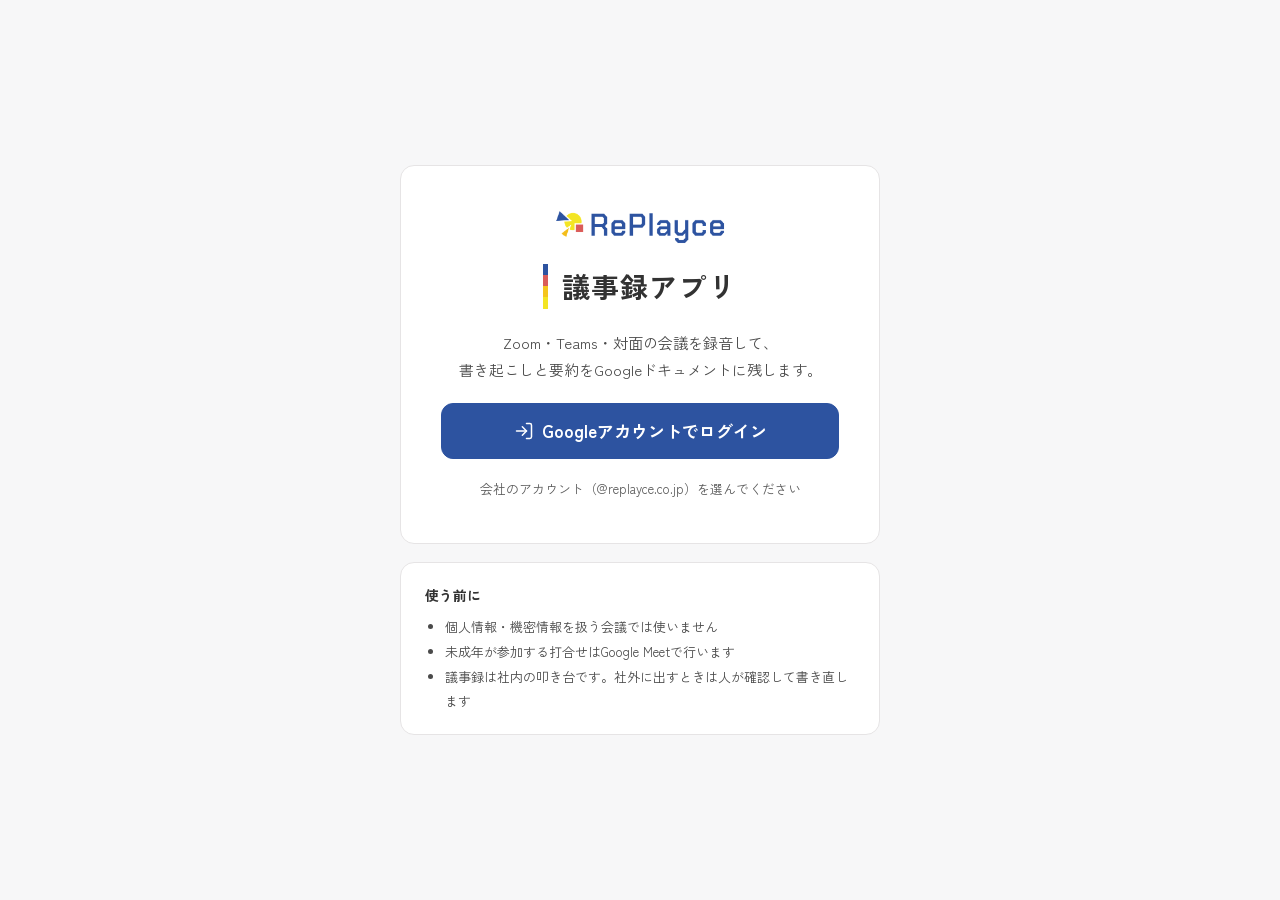
==== commit 761f4504: "Add files via upload" ====
--- a/index.html
+++ b/index.html
@@ -7,389 +7,412 @@
 <meta name="theme-color" content="#FFFFFF">
 <meta name="apple-mobile-web-app-capable" content="yes">
 <meta name="mobile-web-app-capable" content="yes">
-<meta name="apple-mobile-web-app-title" content="領収書">
-<title>領収書アプリ｜RePlayce</title>
+<meta name="apple-mobile-web-app-title" content="議事録">
+<title>議事録アプリ｜RePlayce</title>
 <link rel="preconnect" href="https://fonts.googleapis.com">
 <link rel="preconnect" href="https://fonts.gstatic.com" crossorigin>
 <link href="https://fonts.googleapis.com/css2?family=Zen+Kaku+Gothic+New:wght@400;500;700&display=swap" rel="stylesheet">
-<link rel="stylesheet" href="style.css?v=1.2.3">
+<link rel="stylesheet" href="style.css?v=1.4.0">
 </head>
 <body>
 
 <!-- ============================================================ 0 ログイン -->
-<section data-screen="login" class="screen">
-  <div class="login">
-    <img class="logo-lg" src="replayce-logo.png" alt="RePlayce">
-    <div class="title-row"><span class="mark4"><span></span><span></span><span></span><span></span></span>
-      <div><h1>領収書アプリ</h1><p class="lead">撮るだけで、読み取り・保存・申請文まで。</p></div>
-    </div>
-    <ol class="steps3">
-      <li><span>1</span>領収書を撮る</li>
-      <li><span>2</span>読み取った内容を確かめる</li>
-      <li><span>3</span>申請文をSlackに貼る</li>
-    </ol>
-    <div class="login-bottom">
-      <button id="btnLogin" class="btn btn-primary btn-lg" type="button">
-        <svg width="20" height="20" viewBox="0 0 24 24" fill="none" stroke="currentColor" stroke-width="1.8" stroke-linecap="round" stroke-linejoin="round" aria-hidden="true"><path d="M15 3h4a2 2 0 0 1 2 2v14a2 2 0 0 1-2 2h-4"/><path d="M10 17l5-5-5-5"/><path d="M15 12H3"/></svg>
-        Googleでログイン
-      </button>
-      <p class="note center">会社のGoogleアカウント（@<span id="domainLabel">replayce.co.jp</span>）で入ってください</p>
-      <button type="button" class="link-btn" id="btnLoginRedirect">ログイン画面が真っ黒・開かないときはこちら</button>
-      <div id="inAppWarn" class="notice" hidden>アプリの中のブラウザで開いています。このままではログインできません。メニューから「ブラウザで開く」を選ぶか、URLをSafari（AndroidとPCはChrome）に貼ってください。</div>
-      <div id="loginError" class="error-box" hidden></div>
-      <p class="safe">
-        <svg width="16" height="16" viewBox="0 0 24 24" fill="none" stroke="#2D53A0" stroke-width="1.8" stroke-linecap="round" stroke-linejoin="round" aria-hidden="true"><path d="M12 3l8 3v6c0 5-3.5 8-8 9-4.5-1-8-4-8-9V6z"/><path d="M9 12l2 2 4-4"/></svg>
-        AI（Gemini）に送るのは領収書の画像だけです。保存先はあなたのGoogleドライブです。
-      </p>
+<section data-screen="login">
+  <div class="login-wrap">
+    <div class="login-col">
+      <div class="card login-card">
+        <img class="logo" src="replayce-logo.png" alt="RePlayce">
+        <div class="page-title" style="justify-content:center"><span class="mark4"><span></span><span></span><span></span><span></span></span><h1>議事録アプリ</h1></div>
+        <p style="margin:0;font-size:15px;line-height:1.8;color:var(--ink-2)">Zoom・Teams・対面の会議を録音して、<br>書き起こしと要約をGoogleドキュメントに残します。</p>
+        <button id="btnLogin" class="btn btn-primary btn-lg" type="button">
+          <svg width="20" height="20" viewBox="0 0 24 24" fill="none" stroke="currentColor" stroke-width="1.8" stroke-linecap="round" stroke-linejoin="round" aria-hidden="true"><path d="M15 3h4a2 2 0 0 1 2 2v14a2 2 0 0 1-2 2h-4"/><path d="M10 17l5-5-5-5"/><path d="M15 12H3"/></svg>
+          Googleアカウントでログイン
+        </button>
+        <p class="note" style="margin:0">会社のアカウント（@<span id="domainLabel">replayce.co.jp</span>）を選んでください</p>
+        <div id="loginError" class="error-box" hidden></div>
+      </div>
+      <div id="inAppWarn" class="notice" hidden>
+        <svg width="18" height="18" viewBox="0 0 24 24" fill="none" stroke="#8A6A00" stroke-width="1.8" stroke-linecap="round" aria-hidden="true" style="flex-shrink:0;margin-top:2px"><circle cx="12" cy="12" r="9"/><path d="M12 8v5"/><path d="M12 16h.01"/></svg>
+        <span><b>アプリの中のブラウザで開いています。</b>このままではGoogleのログインができません。右上のメニューから「ブラウザで開く」を選ぶか、URLをコピーしてChrome（iPhoneはSafari）に貼り付けてください。</span>
+      </div>
+      <div class="card login-rules">
+        <b style="font-size:14px">使う前に</b>
+        <ul>
+          <li>個人情報・機密情報を扱う会議では使いません</li>
+          <li>未成年が参加する打合せはGoogle Meetで行います</li>
+          <li>議事録は社内の叩き台です。社外に出すときは人が確認して書き直します</li>
+        </ul>
+      </div>
     </div>
   </div>
 </section>
 
-<!-- ============================================================ 共通ヘッダー -->
+<!-- ============================================================ 共通ヘッダー（ログイン後） -->
 <header class="app-header" id="appHeader" hidden>
-  <a href="#" class="brand" id="brandHome" aria-label="ホームへ"><img src="replayce-logo.png" alt="RePlayce"><span>領収書</span></a>
-  <ol class="stepper" id="stepper" hidden><li data-step="1">撮る</li><li data-step="2">確認</li><li data-step="3">申請</li></ol>
-  <button type="button" class="icon-btn" id="btnMenu" aria-label="メニュー" aria-expanded="false" aria-controls="menuPanel">
-    <svg width="22" height="22" viewBox="0 0 24 24" fill="none" stroke="currentColor" stroke-width="1.8" stroke-linecap="round" aria-hidden="true"><path d="M4 7h16"/><path d="M4 12h16"/><path d="M4 17h16"/></svg>
-  </button>
+  <img class="logo" src="replayce-logo.png" alt="RePlayce">
+  <span class="app-name">議事録</span>
+  <nav id="mainNav"><a href="#" id="navHome" class="active">ホーム</a><a href="#" id="navMy">マイページ</a><a href="#" id="navHelp">使い方</a></nav>
+  <ol class="stepper" id="stepper" hidden><li data-step="1">1 準備</li><li data-step="2">2 録音</li><li data-step="3">3 仕上げ</li></ol>
+  <span class="user" id="userBox"><span class="name" id="userName"></span><span class="avatar" id="userInitial">・</span><button type="button" class="link-btn desktop-only" id="btnLogout">ログアウト</button></span>
+  <button type="button" class="menu-btn mobile-only" id="btnMenu" aria-label="メニュー" aria-expanded="false" aria-controls="menuPanel"><span></span><span></span><span></span></button>
   <div class="menu-panel" id="menuPanel" hidden>
-    <div class="menu-user"><span class="avatar" id="menuInitial">?</span><div><b id="menuName"></b><div class="small" id="menuEmail"></div></div></div>
+    <div class="menu-user"><span class="avatar" id="menuInitial">・</span><span><b id="menuName"></b><span class="small" id="menuEmail" style="display:block"></span></span></div>
     <button type="button" data-nav="home">ホーム</button>
-    <button type="button" data-nav="batch">まとめて申請</button>
-    <button type="button" data-nav="mypage">マイページ</button>
+    <button type="button" data-nav="my">マイページ</button>
     <button type="button" data-nav="help">使い方</button>
-    <button type="button" data-nav="logout">ログアウト</button>
-    <div class="small menu-ver">版 <span id="verLabel"></span></div>
+    <button type="button" data-nav="logout" class="menu-logout">ログアウト</button>
   </div>
 </header>
 
 <!-- ============================================================ 1 ホーム -->
-<section data-screen="home" class="screen" hidden>
-  <main class="wrap">
-    <div class="title-row">
-      <span class="mark4"><span></span><span></span><span></span><span></span></span>
-      <div><div class="sub" id="todayLabel"></div><h1>未申請の立替</h1></div>
-    </div>
-
-    <section class="card setup" id="folderSetup" hidden>
-      <h2>はじめに：保存先フォルダを選んでください</h2>
-      <p class="note">毎月の「○年○月稼働」フォルダが並んでいるフォルダを選びます。領収書はその中の月のフォルダに、台帳（立替金精算台帳）はこのフォルダの直下に作られます。</p>
-      <button type="button" class="btn btn-primary" data-action="pick-folder">保存先フォルダを選ぶ</button>
-    </section>
-
-    <section class="card summary" aria-label="未申請のまとめ">
-      <div class="sum-row"><span class="big"><span id="sumCount">-</span><small>件</small></span><span class="sum-total">合計 <b id="sumTotal">-</b> 円</span></div>
-      <p class="notice" id="sumOld" hidden></p>
-      <p class="note" id="sumEmpty" hidden>未申請の立替はありません。</p>
-      <button type="button" class="btn btn-outline btn-md" id="btnToBatch" data-action="batch" hidden>まとめて申請する</button>
-    </section>
-
-    <section aria-label="月ごとの登録" class="recent">
-      <div class="sec-head"><h2>月ごとの登録</h2><span class="small" id="recentNote"></span></div>
-      <div class="month-nav">
-        <button type="button" class="month-btn" id="monthPrev" aria-label="前の月">‹</button>
-        <span class="month-label" id="monthLabel" aria-live="polite">-</span>
-        <button type="button" class="month-btn" id="monthNext" aria-label="次の月">›</button>
-        <span class="small month-sum" id="monthSum"></span>
-      </div>
-      <div class="card list" id="recentList"></div>
-      <p class="note" id="recentEmpty" hidden>まだ登録がありません。下のボタンから領収書を撮ってみましょう。</p>
-    </section>
-  </main>
-  <div class="bottom-bar">
-    <button type="button" class="btn btn-primary btn-shoot" data-action="shoot">
-      <svg width="24" height="24" viewBox="0 0 24 24" fill="none" stroke="currentColor" stroke-width="1.8" stroke-linecap="round" stroke-linejoin="round" aria-hidden="true"><path d="M4 8h3l2-3h6l2 3h3v11H4z"/><circle cx="12" cy="13" r="3.5"/></svg>
-      領収書を撮る
-    </button>
-    <div class="link-row">
-      <button type="button" class="link-btn" data-action="pick-file">写真・PDFを選ぶ</button>
-      <button type="button" class="link-btn" data-action="pick-multi">まとめて読み取る（5枚まで）</button>
-    </div>
-  </div>
-</section>
-
-<!-- ============================================================ 2 読み取り・確認 -->
-<section data-screen="confirm" class="screen" hidden>
-  <main class="wrap">
-    <section class="photo-row" aria-label="撮った領収書">
-      <button type="button" class="thumb" id="thumbBtn" aria-label="写真を大きく見る"><img id="thumbImg" alt=""><span id="thumbPdf" class="pdf-badge" hidden>PDF</span></button>
-      <div class="photo-side">
-        <div id="readStatus" class="read-status"></div>
-        <div class="row-btns">
-          <button type="button" class="btn btn-sm" data-action="reshoot">撮り直す</button>
-          <button type="button" class="btn btn-sm" data-action="pick-file">写真・PDFを選び直す</button>
-          <button type="button" class="btn btn-sm" id="btnRetryRead" hidden>もう一度読み取る</button>
+<section data-screen="home" hidden>
+  <main class="page">
+    <div class="home-head">
+      <div class="page-title"><span class="mark4"><span></span><span></span><span></span><span></span></span>
+        <div><div class="sub" id="todayLabel"></div><h1>今日の打合せ</h1></div>
+      </div>
+      <div class="actions">
+        <button type="button" class="btn btn-primary" id="btnRecordNow">
+          <svg width="18" height="18" viewBox="0 0 24 24" fill="none" stroke="currentColor" stroke-width="1.8" stroke-linecap="round" stroke-linejoin="round" aria-hidden="true"><rect x="9" y="3" width="6" height="11" rx="3"/><path d="M5 11a7 7 0 0 0 14 0"/><path d="M12 18v3"/></svg>
+          今すぐ録音
+        </button>
+      </div>
+    </div>
+    <div id="resumeBox" class="notice" hidden></div>
+    <section class="card" aria-label="今日の予定" id="eventsCard">
+      <div id="events"><div class="empty"><span class="spin"></span> 予定を読み込んでいます…</div></div>
+      <div class="list-foot">Googleカレンダーの今日の予定です。選ぶとタイトル・日時・参加者が録音の準備画面に自動で入ります。</div>
+    </section>
+    <section aria-label="最近の議事録" id="recentSection" style="display:flex;flex-direction:column;gap:14px">
+      <div class="recent-head">
+        <h2>最近の議事録</h2>
+        <form class="search" id="searchForm" role="search">
+          <svg width="16" height="16" viewBox="0 0 24 24" fill="none" stroke="#5A5A5A" stroke-width="1.8" stroke-linecap="round" aria-hidden="true"><circle cx="11" cy="11" r="7"/><path d="M20 20l-3.5-3.5"/></svg>
+          <input type="search" id="searchInput" aria-label="議事録を検索" placeholder="タイトル・本文で検索">
+        </form>
+      </div>
+      <div class="recent-grid" id="recent"></div>
+      <div style="display:flex;justify-content:center"><button type="button" class="btn btn-outline" id="btnMoreRecent" hidden>もっと見る</button></div>
+    </section>
+    <p class="trust">
+      <svg width="16" height="16" viewBox="0 0 24 24" fill="none" stroke="#2D53A0" stroke-width="1.8" stroke-linecap="round" stroke-linejoin="round" aria-hidden="true"><path d="M12 3l8 3v6c0 5-3.5 8-8 9-4.5-1-8-4-8-9V6z"/><path d="M9 12l2 2 4-4"/></svg>
+      AI（Gemini）に送るのは音声と参加人数だけです。参加者の名前は送りません。
+    </p>
+  </main>
+</section>
+
+<!-- ============================================================ 2 録音の準備 -->
+<section data-screen="prepare" hidden>
+  <main class="page">
+    <div><button type="button" class="link-btn" data-go="home"><svg width="16" height="16" viewBox="0 0 24 24" fill="none" stroke="currentColor" stroke-width="1.8" stroke-linecap="round" stroke-linejoin="round" aria-hidden="true"><path d="M15 18l-6-6 6-6"/></svg>ホームに戻る</button></div>
+    <div class="page-title"><span class="mark4"><span></span><span></span><span></span><span></span></span>
+      <div><h1>録音の準備</h1><div class="sub" id="prepHint">内容を確認してください。</div></div>
+    </div>
+    <div class="prep-grid">
+      <section class="card prep-main" aria-label="打合せ情報">
+        <label class="field">打合せタイトル<input class="input" id="fTitle" type="text" placeholder="例：営業部 定例ミーティング" maxlength="80"></label>
+        <label class="field">日時<input class="input" id="fWhen" type="text" maxlength="60"></label>
+        <div class="field"><span>形式</span><div class="seg" id="fFormat" role="group" aria-label="形式">
+          <button type="button" data-v="Zoom" aria-pressed="false">Zoom</button><button type="button" data-v="Teams" aria-pressed="false">Teams</button><button type="button" data-v="Google Meet" aria-pressed="false">Google Meet</button><button type="button" data-v="対面" aria-pressed="true">対面</button><button type="button" data-v="その他" aria-pressed="false">その他</button>
+        </div></div>
+        <div class="field"><span>参加者 <span style="font-weight:400;color:var(--sub)" id="peopleCount"></span></span>
+          <div class="chips-input" id="chips"><input type="text" id="chipInput" aria-label="参加者を追加" placeholder="名前を入れてEnter"></div>
+          <span class="note" style="font-weight:400">名前は議事録の出席者欄と、話者の名前当てにだけ使います。AIには人数だけを伝えます。</span>
         </div>
-      </div>
-    </section>
-
-    <div class="notice dup" id="dupWarn" hidden></div>
-
-    <section class="card form" aria-label="読み取った内容">
-      <div class="grid2">
-        <label class="field">立替日<input class="input" type="date" id="fDate"></label>
-        <label class="field">金額（税込）<span class="yen"><input class="input num" type="text" inputmode="numeric" id="fAmount" autocomplete="off">円</span></label>
-      </div>
-      <label class="field">利用会社<input class="input" type="text" id="fVendor" autocomplete="off"><span class="hint" id="vendorHint">「株式会社」などを付けた正式社名にします（例：株式会社ファミリーマート）</span></label>
-      <label class="field">用途<input class="input" type="text" id="fPurpose" autocomplete="off" placeholder="例：宿泊費用"></label>
-      <div class="field">
-        <label for="fProject">対象案件</label>
-        <input class="input" type="text" id="fProject" autocomplete="off" placeholder="候補から選ぶか、入力してください">
-        <span class="hint" id="candNote"></span>
-        <div class="chips" id="candList"></div>
-      </div>
-      <details class="more">
-        <summary>支払方法・インボイス番号</summary>
-        <div class="grid2">
-          <label class="field">支払方法<select class="input" id="fPay"><option>現金</option><option>クレジットカード</option><option>交通系IC</option><option>QR決済</option><option>電子マネー</option><option>その他</option><option>不明</option></select></label>
-          <label class="field">インボイス番号<input class="input" type="text" id="fInvoice" autocomplete="off" placeholder="T＋13桁"></label>
+        <label class="field" style="max-width:240px">言語<select class="input" id="fLang"><option value="ja">日本語</option><option value="en">英語</option></select></label>
+      </section>
+      <section class="prep-side" aria-label="録音の設定">
+        <div class="card" role="radiogroup" aria-label="音の取り方">
+          <b style="font-size:14px">音の取り方</b>
+          <button type="button" class="radio-card" data-src="mix" role="radio" aria-checked="false" id="srcMix"><span class="dot"></span><span><b>マイク＋会議の音声（おすすめ）</b><span class="h">共有画面で会議のタブ、または「画面全体」と「システム音声」を選びます。ヘッドホンを使っていても相手の声が残ります。</span></span></button>
+          <button type="button" class="radio-card" data-src="mic" role="radio" aria-checked="true" id="srcMic"><span class="dot"></span><span><b>マイクのみ</b><span class="h">対面の会議や、スピーカーで相手の声を流しているとき。</span></span></button>
+          <p class="small" id="mixUnavailable" hidden style="margin:0">この端末では会議の音声を取り込めないため、マイクのみで録音します。</p>
         </div>
-      </details>
-    </section>
-
-    <section class="preview" aria-label="保存のされ方">
-      <span class="small">保存されるファイル名</span>
-      <b id="pvName">—</b>
-      <span class="small">保存先</span>
-      <span id="pvPath">—</span>
-    </section>
-  </main>
-  <div class="bottom-bar">
-    <p class="note center" id="saveNote"></p>
-    <button type="button" class="btn btn-primary btn-lg" id="btnMultiBack" hidden>一覧に戻る</button>
-    <button type="button" class="btn btn-primary btn-lg" id="btnSave" disabled>
-      <svg width="20" height="20" viewBox="0 0 24 24" fill="none" stroke="currentColor" stroke-width="2" stroke-linecap="round" stroke-linejoin="round" aria-hidden="true"><path d="M5 12.5l4.5 4.5L19 7.5"/></svg>
-      保存する
-    </button>
-  </div>
-</section>
-
-<!-- ============================================================ 2b まとめて読み取り -->
-<section data-screen="multi" class="screen" hidden>
-  <main class="wrap">
-    <div class="sec-head"><h1 class="h1s">まとめて読み取り</h1><span class="small" id="mCount"></span></div>
-    <p class="note" id="mLead">読み取りが終わった領収書から、タップして内容を確かめられます。黄色の印は確認が必要なものです。</p>
-
-    <section class="card pad col" id="mBulk" aria-label="対象案件をまとめて入れる">
-      <h2 class="h2s">対象案件をまとめて入れる</h2>
-      <div class="row-line"><input class="input grow" type="text" id="mProject" autocomplete="off" placeholder="候補から選ぶか、入力してください"><button type="button" class="btn btn-sm btn-outline" id="btnMApply">全部に入れる</button></div>
-      <div class="chips" id="mCands"></div>
-      <span class="hint">1枚ずつ違う案件のときは、下の一覧からタップして直してください。</span>
-    </section>
-
-    <div class="card list" id="mList"></div>
-
-    <section class="card pad col" id="mDone" hidden>
-      <h2 class="h2s" id="mDoneTitle"></h2>
-      <p class="note">台帳に「未申請」で記録しました。続けて「まとめて申請」で、まとめた申請文を作れます。</p>
-    </section>
-  </main>
-  <div class="bottom-bar">
-    <p class="note center" id="mNote"></p>
-    <button type="button" class="btn btn-primary btn-lg" id="btnMSave" disabled>まとめて保存</button>
-    <button type="button" class="btn btn-primary btn-lg" id="btnMToBatch" data-action="batch" hidden>まとめて申請へ進む</button>
-    <button type="button" class="link-btn" id="btnMHome">ホームへ戻る</button>
-  </div>
-</section>
-
-<!-- ============================================================ 3 保存完了・申請 -->
-<section data-screen="result" class="screen" hidden>
-  <main class="wrap">
-    <section class="card saved-card" id="savedCard">
-      <span class="ok-dot"><svg width="22" height="22" viewBox="0 0 24 24" fill="none" stroke="#2D53A0" stroke-width="2.2" stroke-linecap="round" stroke-linejoin="round" aria-hidden="true"><path d="M5 12.5l4.5 4.5L19 7.5"/></svg></span>
-      <div class="saved-text">
-        <h1 id="savedTitle">保存して、台帳に記録しました</h1>
-        <span class="small break" id="savedName"></span>
-        <span class="small break" id="savedPath"></span>
-        <div class="row-links"><a href="#" id="linkFile" target="_blank" rel="noopener">領収書を開く</a><a href="#" id="linkLedger" target="_blank" rel="noopener">台帳を開く</a></div>
-      </div>
-    </section>
-
-    <section class="card claim" aria-label="申請文">
-      <div class="sec-head"><h2>申請文</h2><span class="pill" id="statusPill"></span></div>
-      <div class="claim-box" id="claimBox"></div>
-
-      <div id="stepCopy" class="col">
-        <button type="button" class="btn btn-primary btn-lg" data-action="copy-open">
-          <svg width="20" height="20" viewBox="0 0 24 24" fill="none" stroke="currentColor" stroke-width="1.8" stroke-linecap="round" stroke-linejoin="round" aria-hidden="true"><rect x="8" y="8" width="12" height="12" rx="2"/><path d="M16 8V5a1 1 0 0 0-1-1H5a1 1 0 0 0-1 1v10a1 1 0 0 0 1 1h3"/></svg>
-          コピーしてSlackを開く
-        </button>
-        <button type="button" class="btn btn-outline btn-md" data-action="later">あとでまとめて申請する</button>
-      </div>
-      <div id="stepMark" class="col" hidden>
-        <p class="info">コピーしました。立替精算チャンネルの自分のスレッドに貼って送信したら、下のボタンを押してください。</p>
-        <button type="button" class="btn btn-primary btn-lg" data-action="mark">申請済みにする</button>
-        <button type="button" class="btn btn-md" data-action="copy-open">もう一度コピーしてSlackを開く</button>
-      </div>
-      <div id="stepDone" class="done-row" hidden>
-        <svg width="20" height="20" viewBox="0 0 24 24" fill="none" stroke="currentColor" stroke-width="2.2" stroke-linecap="round" stroke-linejoin="round" aria-hidden="true"><path d="M5 12.5l4.5 4.5L19 7.5"/></svg>
-        <span id="doneText">台帳を「申請済み」にしました</span>
-        <button type="button" class="text-btn" data-action="undo">取り消す</button>
-      </div>
-    </section>
-
-    <details class="card fb" id="fbCard">
-      <summary>試行の感想を送る（任意・10秒）</summary>
-      <div class="col">
-        <div class="field"><span>使い心地</span>
-          <div class="stars" id="fbStars" role="radiogroup" aria-label="使い心地">
-            <button type="button" role="radio" aria-checked="false" data-v="1">1</button><button type="button" role="radio" aria-checked="false" data-v="2">2</button><button type="button" role="radio" aria-checked="false" data-v="3">3</button><button type="button" role="radio" aria-checked="false" data-v="4">4</button><button type="button" role="radio" aria-checked="false" data-v="5">5</button>
-          </div>
-          <span class="hint">1＝使いにくい ／ 5＝とても使いやすい</span>
+        <button type="button" class="btn btn-primary btn-lg" id="btnStart"><span style="width:12px;height:12px;border-radius:50%;background:#fff"></span>録音を開始</button>
+        <p class="small" style="margin:0;line-height:1.7">録音することを参加者に伝えてから始めましょう。（<button type="button" class="text-link" data-terms>利用規約</button>）</p>
+        <div id="startError" class="error-box" hidden></div>
+      </section>
+    </div>
+  </main>
+</section>
+
+<!-- ============================================================ 3 録音中 -->
+<section data-screen="recording" hidden>
+  <div class="recbar"><div class="recbar-in">
+    <div class="rec-state"><span class="rec-dot live" id="recDot"></span><span class="rec-label" id="recLabel">録音中</span></div>
+    <span class="timer" id="timer">00:00:00</span>
+    <div class="level" id="level" aria-hidden="true"></div>
+    <div class="rec-title"><b id="recTitle"></b><span class="note meta" id="recMeta"></span></div>
+    <div class="rec-actions">
+      <button type="button" class="btn btn-mark" id="btnMark"><svg width="18" height="18" viewBox="0 0 24 24" fill="none" stroke="currentColor" stroke-width="1.8" stroke-linejoin="round" aria-hidden="true"><path d="M12 3l2.6 5.6 6.1.7-4.5 4.2 1.2 6L12 16.6 6.6 19.5l1.2-6L3.3 9.3l6.1-.7z"/></svg>ここ重要</button>
+      <button type="button" class="btn" id="btnPause">一時停止</button>
+      <button type="button" class="btn btn-primary" id="btnStop"><span style="width:10px;height:10px;background:#fff;border-radius:2px"></span><span class="desktop-only">終了して仕上げへ</span><span class="mobile-only">終了</span></button>
+    </div>
+  </div></div>
+  <main class="rec-grid">
+    <div class="notice mobile-only" id="mobileWarn"><span><b>録音が終わるまで、この画面のままにしてください。</b>画面を消したり、別のアプリに切り替えたりすると録音が止まります。</span></div>
+    <section class="card captions" aria-label="リアルタイム字幕">
+      <div style="display:flex;align-items:center;gap:10px;flex-wrap:wrap"><b style="font-size:14px">リアルタイム字幕</b><span class="pill pill-gray" style="font-weight:400" id="capPill">速報</span></div>
+      <div class="cap-lines" id="capLines" aria-live="polite"></div>
+      <p class="note" style="margin:auto 0 0" id="capNote">相手の発言も含めた清書と話者分けは、AIが区切りごとに裏で進めています。</p>
+    </section>
+    <aside class="rec-side">
+      <div class="card"><b style="font-size:14px">書き起こしの進み具合</b><div class="bar"><span id="progBar"></span></div><ul class="seg-list" id="segList"></ul></div>
+      <div class="card"><b style="font-size:14px">ここ重要 <span style="font-weight:400;color:var(--sub)" id="markCount">（0件）</span></b><ul class="mark-list" id="markList"></ul><span class="small">議事録の「重要な場面」に時刻つきで載ります</span></div>
+      <label class="card" style="font-size:14px;font-weight:700">自分用メモ<textarea class="memo" id="memo" placeholder="気づいたことを自由に"></textarea><span class="small" style="font-weight:400">議事録の最後にそのまま載ります。AIには送りません。</span></label>
+      <p class="small" style="margin:0">録音中はこの画面を閉じないでください。<span class="mobile-only" style="display:inline">画面をロックしたり別のアプリに切り替えたりすると録音が止まります。</span></p>
+    </aside>
+  </main>
+</section>
+
+<!-- ============================================================ 4 仕上げ -->
+<section data-screen="finish" hidden>
+  <div class="finbar"><div class="finbar-in">
+    <div class="page-title"><span class="mark4"><span></span><span></span><span></span><span></span></span><div><h1 id="finTitle"></h1><div class="note" id="finMeta"></div></div></div>
+    <div class="actions">
+      <button type="button" class="btn" id="btnAudio" hidden><svg width="18" height="18" viewBox="0 0 24 24" fill="none" stroke="currentColor" stroke-width="1.8" stroke-linecap="round" stroke-linejoin="round" aria-hidden="true"><path d="M9 18V5l12-2v13"/><circle cx="6" cy="18" r="3"/><circle cx="18" cy="16" r="3"/></svg><span>音声も保存</span></button>
+      <a class="btn btn-outline" id="btnOpenDoc" href="#" target="_blank" rel="noopener" hidden>ドキュメントを開く</a>
+      <button type="button" class="btn btn-primary" id="btnSave" disabled><svg width="18" height="18" viewBox="0 0 24 24" fill="none" stroke="currentColor" stroke-width="1.8" stroke-linecap="round" stroke-linejoin="round" aria-hidden="true"><path d="M14 3H6a2 2 0 0 0-2 2v14a2 2 0 0 0 2 2h12a2 2 0 0 0 2-2V9z"/><path d="M14 3v6h6"/><path d="M8 14h8"/><path d="M8 17h5"/></svg><span id="btnSaveLabel">Googleドキュメントに保存</span></button>
+    </div>
+  </div></div>
+  <main class="page page-wide" style="padding-top:24px;gap:20px">
+    <section class="card processing" id="procBox">
+      <b id="procTitle"><span class="spin"></span> 書き起こしを仕上げています…</b>
+      <div class="bar"><span id="procBar"></span></div>
+      <div class="note" id="procNote"></div>
+      <div class="fail-list" id="failList"></div>
+      <div id="procActions" style="display:flex;gap:10px;flex-wrap:wrap"></div>
+    </section>
+    <section class="card speakers" id="speakerBox" hidden aria-label="話者の名前">
+      <b style="font-size:14px">話者の名前を確認</b>
+      <div id="speakerSelects" style="display:flex;gap:18px;flex-wrap:wrap"></div>
+      <span class="small" style="margin-left:auto">名前の置き換えはこの画面の中だけで行います</span>
+    </section>
+    <div class="mtabs mobile-only" id="finTabs" role="tablist" hidden><button type="button" data-tab="minutes" aria-pressed="true">議事録</button><button type="button" data-tab="transcript" aria-pressed="false">書き起こし</button></div>
+    <div class="review" id="reviewBox" data-tab="minutes" hidden>
+      <article class="card minutes" aria-label="議事録">
+        <div style="display:flex;align-items:center;gap:10px;margin-bottom:18px;flex-wrap:wrap"><b style="font-size:16px">議事録</b><span class="small">文字を直接クリックして直せます</span><button type="button" class="link-btn" id="btnResummary" style="margin-left:auto">要約を作り直す</button></div>
+        <div class="minutes-body" id="minutesBody" contenteditable="true" spellcheck="false"></div>
+      </article>
+      <section class="card transcript" aria-label="書き起こし">
+        <div style="display:flex;align-items:center;gap:10px;flex-wrap:wrap"><b style="font-size:16px">書き起こし</b>
+          <input type="search" id="tSearch" aria-label="書き起こしを検索" placeholder="検索" class="input" style="margin-left:auto;width:180px;font-size:14px;padding:8px 12px"></div>
+        <div id="tLines"></div>
+      </section>
+    </div>
+  </main>
+</section>
+
+<!-- ============================================================ 5 保存完了 -->
+<section data-screen="saved" hidden>
+  <main class="saved">
+    <div class="card">
+      <span class="check-circle"><svg width="30" height="30" viewBox="0 0 24 24" fill="none" stroke="#2D53A0" stroke-width="2.2" stroke-linecap="round" stroke-linejoin="round" aria-hidden="true"><path d="M5 12.5l4.5 4.5L19 7.5"/></svg></span>
+      <h1 style="font-size:24px">Googleドキュメントに保存しました</h1>
+      <p style="margin:0;font-size:15px;color:var(--ink-2);word-break:break-all" id="savedName"></p>
+      <div style="display:flex;gap:10px;flex-wrap:wrap;justify-content:center">
+        <a class="btn btn-primary" id="savedOpen" href="#" target="_blank" rel="noopener">ドキュメントを開く</a>
+        <button type="button" class="btn" id="btnCopyLink">リンクをコピー</button>
+      </div>
+      <dl class="kv"><div><dt>保存先</dt><dd id="savedFolder"></dd></div><div><dt>音声</dt><dd id="savedAudio">保存していません</dd></div></dl>
+      <button type="button" class="btn" id="btnAudio2" hidden>音声も保存する</button>
+    </div>
+    <section class="card rate-card" id="rateBox" hidden aria-label="使ってみた感想">
+      <b style="font-size:16px">使ってみた感想（βテスト・30秒）</b>
+      <span class="small">試行の記録として管理者に届きます。会議のタイトル・中身・参加者名は送りません。</span>
+      <div class="field"><span>議事録の出来（書き起こし・話者の分け方・要約）</span>
+        <div class="stars" id="rateStars" role="radiogroup" aria-label="議事録の出来">
+          <button type="button" data-v="1" aria-label="1 よくない">★</button><button type="button" data-v="2" aria-label="2">★</button><button type="button" data-v="3" aria-label="3 ふつう">★</button><button type="button" data-v="4" aria-label="4">★</button><button type="button" data-v="5" aria-label="5 とても良い">★</button>
+          <span class="small" id="rateLabel"></span>
         </div>
-        <label class="field">これまでのやり方と比べて、何分くらい減りましたか<input class="input" type="number" inputmode="numeric" id="fbMin" placeholder="例：3"></label>
-        <label class="field">ひとこと（直してほしいところなど）<textarea class="input" id="fbText" rows="3"></textarea></label>
-        <p class="hint">送られるのは、ここに書いた内容と、読み取りがAIのままだったか等の利用状況だけです。領収書の中身は送りません。</p>
-        <button type="button" class="btn btn-primary btn-md" id="btnFb">感想を送る</button>
-      </div>
-    </details>
-  </main>
-  <div class="bottom-bar row wrap2">
-    <button type="button" class="btn btn-md grow" data-action="shoot">続けて撮る</button>
-    <button type="button" class="btn btn-md grow" data-action="pick-file">写真・PDFを選ぶ</button>
-    <button type="button" class="link-btn full" data-action="home">ホームへ戻る</button>
-  </div>
-</section>
-
-<!-- ============================================================ 4 まとめて申請 -->
-<section data-screen="batch" class="screen" hidden>
-  <main class="wrap">
-    <div class="title-row"><span class="mark4"><span></span><span></span><span></span><span></span></span><div><div class="sub">未申請をまとめて1つの申請文にします</div><h1>まとめて申請</h1></div></div>
-    <div class="sum-row"><span class="sub">選んだもの</span><span class="big"><span id="bCount">0</span><small>件</small></span><span class="sum-total" style="margin-left:auto">合計 <b id="bTotal">0</b> 円</span></div>
-    <p class="notice" id="bOld" hidden></p>
-    <section class="card list" id="bList" aria-label="未申請の一覧"></section>
-    <p class="note" id="bEmpty" hidden>未申請の立替はありません。</p>
-    <section class="card claim" id="bPreviewCard" aria-label="まとめた申請文">
-      <h2 class="h2s">まとめた申請文（日付の古い順）</h2>
-      <div class="claim-box" id="bPreview"></div>
-    </section>
-  </main>
-  <div class="bottom-bar">
-    <button type="button" class="btn btn-primary btn-lg" id="btnBatchCopy">コピーしてSlackを開く</button>
-    <button type="button" class="btn btn-primary btn-lg" id="btnBatchMark" hidden>選んだ<span id="bCount2">0</span>件を申請済みにする</button>
-    <button type="button" class="link-btn" id="btnBatchRecopy" hidden>もう一度コピーしてSlackを開く</button>
-  </div>
-</section>
-
-<!-- ============================================================ 5 マイページ -->
-<section data-screen="mypage" class="screen" hidden>
-  <main class="wrap">
-    <div class="me-row"><span class="avatar" id="myInitial">?</span><div><b id="myName"></b><div class="small" id="myEmail"></div></div></div>
-
-    <section class="card pad col" aria-label="保存のしかた">
-      <h2 class="h2s">保存のしかた</h2>
-      <div class="col tight"><span class="small">保存先フォルダ（「○年○月稼働」フォルダが並んでいる場所）</span>
-        <div class="row-line"><b id="myFolder" class="grow break">未設定</b><button type="button" class="btn btn-sm btn-outline" data-action="pick-folder">選び直す</button></div>
-      </div>
-      <fieldset class="radios"><legend class="small">フォルダの分け方</legend>
-        <label><input type="radio" name="split" value="standard"> 月の稼働フォルダ ＋「経費領収書：日付_案件名」フォルダ（標準）</label>
-        <label><input type="radio" name="split" value="month"> 月の稼働フォルダだけ</label>
-      </fieldset>
-      <button type="button" class="row-link" data-action="ledger">台帳（立替金精算台帳）を開く<span aria-hidden="true">›</span></button>
-    </section>
-
-    <section class="card pad col" aria-label="よく使う案件名">
-      <h2 class="h2s">よく使う案件名</h2>
-      <span class="small">確認画面の候補にいつも出ます（最大10件）</span>
-      <div class="chips" id="favList"></div>
-      <div class="row-line"><input class="input grow" type="text" id="favInput" placeholder="例：横須賀市：定例会" autocomplete="off"><button type="button" class="btn btn-sm" id="btnFavAdd">追加</button></div>
-    </section>
-
-    <section class="card pad col" aria-label="困ったとき">
-      <button type="button" class="row-link" data-action="help">使い方<span aria-hidden="true">›</span></button>
-      <button type="button" class="row-link" data-action="report">不具合・要望を送る（管理者に届きます）<span aria-hidden="true">›</span></button>
-      <span class="small">版 <span id="verLabel2"></span></span>
-    </section>
-    <button type="button" class="link-btn" data-action="logout">ログアウト</button>
-  </main>
-</section>
-
-<!-- ============================================================ 6 使い方 -->
-<section data-screen="help" class="screen" hidden>
-  <main class="wrap help">
-    <div class="title-row"><span class="mark4"><span></span><span></span><span></span><span></span></span><div><div class="sub">はじめての方へ</div><h1>使い方</h1></div></div>
-    <section class="card pad col">
-      <h2 class="h2s">基本の流れ（1分）</h2>
-      <ol class="steps3">
-        <li><span>1</span>ホームの「領収書を撮る」で撮影（メールのPDFは「写真・PDFを選ぶ」）</li>
-        <li><span>2</span>読み取った内容を確かめて、黄色の欄を直し、対象案件を選んで「保存する」</li>
-        <li><span>3</span>「コピーしてSlackを開く」→ 立替精算チャンネルの自分のスレッドに貼って送信 →「申請済みにする」</li>
+      </div>
+      <label class="field">自分で議事録を作る場合と比べて、減った時間
+        <select class="input" id="rateSaved"><option value="">選んでください</option><option value="0">減っていない</option><option value="5">5分くらい</option><option value="10">10分くらい</option><option value="15">15分くらい</option><option value="30">30分くらい</option><option value="60">1時間以上</option></select>
+      </label>
+      <label class="field">ひとこと（任意）<textarea class="input" id="rateComment" rows="2" maxlength="500" placeholder="例：話者の分け方が一部ずれた／要約がわかりやすかった"></textarea></label>
+      <span class="small">個人名や会議の中身は書かないでください。</span>
+      <div style="display:flex;gap:10px;align-items:center;flex-wrap:wrap">
+        <button type="button" class="btn btn-primary" id="rateSend" disabled>送る</button>
+        <button type="button" class="link-btn" id="rateSkip">今回は送らない</button>
+      </div>
+    </section>
+    <button type="button" class="link-btn" style="align-self:center;color:var(--blue);font-weight:700" data-go="home">ホームに戻る</button>
+  </main>
+</section>
+
+<!-- ============================================================ 6 マイページ -->
+<section data-screen="mypage" hidden>
+  <main class="page">
+    <div class="page-title"><span class="mark4"><span></span><span></span><span></span><span></span></span>
+      <div><div class="sub" id="myEmail"></div><h1>マイページ</h1></div>
+    </div>
+    <div class="my-grid">
+      <section class="card my-card" aria-label="保存先">
+        <b>保存先</b>
+        <div class="my-row"><span class="my-folder" id="myFolder">マイドライブ ／ 議事録アプリ（標準）</span></div>
+        <div style="display:flex;gap:10px;flex-wrap:wrap">
+          <button type="button" class="btn btn-outline" id="btnPickFolder">フォルダを選ぶ</button>
+          <button type="button" class="btn" id="btnResetFolder">標準に戻す</button>
+        </div>
+        <span class="small" id="pickNote">マイドライブ・共有ドライブのフォルダを選べます。共有ドライブは「コンテンツ管理者」以上の権限が必要です。</span>
+      </section>
+      <section class="card my-card" aria-label="録音の既定値">
+        <b>録音の既定値</b>
+        <label class="field">音の取り方<select class="input" id="setSource"><option value="auto">形式に合わせる（おすすめ）</option><option value="mix">いつも「マイク＋会議の音声」</option><option value="mic">いつも「マイクのみ」</option></select></label>
+        <label class="field">言語<select class="input" id="setLang"><option value="ja">日本語</option><option value="en">英語</option></select></label>
+      </section>
+      <section class="card my-card" aria-label="機能のオン・オフ">
+        <b>機能のオン・オフ</b>
+        <label class="check"><input type="checkbox" id="setCaptions">録音中のリアルタイム字幕を出す</label>
+        <label class="check"><input type="checkbox" id="setCalendar">ホームに今日の予定（Googleカレンダー）を出す</label>
+        <label class="check"><input type="checkbox" id="setAudio">仕上げ画面に「音声も保存」ボタンを出す</label>
+        <label class="check"><input type="checkbox" id="setResume">録音をこのPCに一時保存し、途中で閉じても続きから仕上げられるようにする</label>
+        <label class="field" style="font-weight:400">ホームの「最近の議事録」の表示件数<select class="input" id="setRecent"><option value="3">3件</option><option value="6">6件</option><option value="9">9件</option><option value="0">表示しない（検索だけ使う）</option></select></label>
+      </section>
+      <section class="card my-card" aria-label="利用規約">
+        <b>利用規約</b>
+        <span class="note">録音する会議の条件（録音の告知・未成年の不参加・個人情報や機密を扱わない など）です。</span>
+        <div><button type="button" class="btn btn-outline" data-terms>利用規約を見る</button></div>
+      </section>
+      <section class="card my-card" aria-label="管理者への連絡">
+        <b>不具合・要望を送る</b>
+        <span class="note">気づいたこと・困ったことを管理者に送れます（βテスト期間）。</span>
+        <div><button type="button" class="btn btn-outline" id="btnFeedback">管理者に送る</button></div>
+      </section>
+      <section class="card my-card mobile-only" aria-label="ログアウト" style="flex-direction:column">
+        <b>アカウント</b>
+        <div><button type="button" class="btn" id="btnLogout2">ログアウト</button></div>
+      </section>
+    </div>
+    <p class="small" id="mySaved" style="margin:0">設定は自動で保存され、別のPCでも同じアカウントなら引き継がれます。</p>
+    <p class="small" style="margin:0" id="myVersion"></p>
+  </main>
+</section>
+
+<!-- ============================================================ 7 使い方 -->
+<section data-screen="help" hidden>
+  <main class="page help">
+    <div class="page-title"><span class="mark4"><span></span><span></span><span></span><span></span></span>
+      <div><div class="sub">βテスト版</div><h1>使い方</h1></div>
+    </div>
+
+    <section class="card help-card">
+      <h2>使う前に（ルール）　<button type="button" class="text-link" data-terms style="font-size:14px">利用規約の全文</button></h2>
+      <ul>
+        <li>個人情報・機密情報を扱う会議では使いません。</li>
+        <li>未成年が参加する打合せは Google Meet で行い、このアプリは使いません。</li>
+        <li>録音する前に、参加者に「録音して議事録を作ります」と伝えます。</li>
+        <li>議事録は社内の叩き台です。社外に出すときは、人が確認して書き直します。</li>
+      </ul>
+    </section>
+
+    <section class="card help-card">
+      <h2>基本の流れ</h2>
+      <ol>
+        <li><b>ホーム</b>で今日の予定の「この予定で録音」を押す（予定がなければ「今すぐ録音」）。タイトル・日時・参加者が自動で入ります。</li>
+        <li><b>準備</b>で内容を確かめ、参加者に録音を伝えてから「録音を開始」。</li>
+        <li><b>録音</b>中は大事な場面で「ここ重要」。気づいたことは「自分用メモ」へ（AIには送りません）。</li>
+        <li>「終了して仕上げへ」を押すと、AIが書き起こしと要約を作ります（数十秒〜数分）。</li>
+        <li><b>仕上げ</b>で「話者A」などに名前を当て、議事録の文字を直接クリックして直します。</li>
+        <li>「Googleドキュメントに保存」で完了。あとからホームの「最近の議事録」→「仕上げ画面で開く」で見返せます。</li>
       </ol>
     </section>
-    <section class="card pad col">
-      <h2 class="h2s">うまく読み取るコツ</h2>
-      <ul class="tips">
-        <li>明るい場所で、領収書1枚だけを画面いっぱいに撮る</li>
-        <li>2枚以上を一度に撮らない（いちばん大きい1枚しか読みません）</li>
-        <li>出張などで何枚もあるときは、先にカメラで1枚ずつ撮っておき、ホームの「まとめて読み取る」で写真を選ぶ（5枚まで。対象案件はまとめて入れられます）</li>
-        <li>長いレシートは、合計金額と日付が入るように撮る</li>
-        <li>読めなかった欄は黄色になります。推測では埋めないので、写真を見て入れてください</li>
+
+    <div class="help-grid">
+      <section class="card help-card">
+        <h2>Zoom・Teamsで録る（PC）</h2>
+        <ol>
+          <li>音の取り方で <b>「マイク＋会議の音声」</b> を選ぶ。</li>
+          <li>共有の画面が出たら、どちらかを選ぶ。
+            <ul>
+              <li>会議を<b>ブラウザ</b>で開いている：その<b>タブ</b>を選び「タブの音声も共有」をオン（いちばん確実）</li>
+              <li>会議を<b>アプリ</b>で開いている：<b>「画面全体」</b>を選び「システム音声を共有」をオン</li>
+            </ul>
+          </li>
+          <li>録音中に <b>「相手の声：届いています」</b>（青）が出ればOK。</li>
+        </ol>
+        <p class="note">Macで初めて使うときは「システム設定 → プライバシーとセキュリティ → 画面とシステムオーディオの録音」で Google Chrome をオンにしてください。</p>
+      </section>
+      <section class="card help-card">
+        <h2>対面で録る（iPhone）</h2>
+        <ol>
+          <li><b>Safari</b> で開く（LINE・Slackなどのアプリ内では開かない）。</li>
+          <li>音の取り方は「マイクのみ」。iPhoneは机の真ん中に置く。</li>
+          <li>録音中は<b>画面を消さない・別のアプリに切り替えない</b>。長い会議は充電しながら。</li>
+        </ol>
+        <p class="note">Safariの共有ボタン →「ホーム画面に追加」で、アプリのように開けます。iPhoneでは録音を優先するため、リアルタイム字幕は出しません。</p>
+      </section>
+    </div>
+
+    <section class="card help-card">
+      <h2>困ったとき</h2>
+      <table class="help-table">
+        <tr><th>こんなとき</th><th>こうする</th></tr>
+        <tr><td>「混雑待ち」と出た</td><td>AIが混み合っています。1〜2分後に自動でやり直すので、そのまま待ちます。</td></tr>
+        <tr><td>「書き起こしに失敗」と出た</td><td>▶で音が録れているか確かめ、少し待って「やり直す」。</td></tr>
+        <tr><td>録音中にタブを閉じた・PCが固まった</td><td>開き直してログインすると、ホームに「途中で閉じた録音があります」が出ます。「続きから仕上げる」を押します。</td></tr>
+        <tr><td>相手の声が録れていない</td><td>共有のしかた（上の「Zoom・Teamsで録る」）と、Macの許可を確かめます。</td></tr>
+        <tr><td>保存できない</td><td>一度ログアウトしてログインし直し、もう一度「保存」。保存先を変えている人はマイページも確認。</td></tr>
+        <tr><td>それでも解決しない</td><td>エラーの近くの「このエラーを管理者に知らせる」、またはマイページの「管理者に送る」。</td></tr>
+      </table>
+    </section>
+
+    <section class="card help-card">
+      <h2>データの扱い</h2>
+      <ul>
+        <li>議事録は、<b>自分のGoogleドライブ</b>（標準は「議事録アプリ」フォルダ）にGoogleドキュメントで保存されます。</li>
+        <li>AI（Gemini）に送るのは<b>音声と参加人数だけ</b>です。参加者の名前・自分用メモは送りません。</li>
+        <li>音声ファイルは「音声も保存」を押したときだけ保存されます。</li>
+        <li>途中再開用の一時保存はこのPC（ブラウザ）の中だけにあり、ドキュメントを保存すると消えます。</li>
       </ul>
     </section>
-    <section class="card pad col">
-      <h2 class="h2s">よくある質問</h2>
-      <dl class="faq">
-        <dt>あとでまとめて出したい</dt><dd>保存後の画面で「あとでまとめて申請する」を押します。ホームの「まとめて申請する」から、未申請を選んで1つの申請文にできます。経理のルールは「月末まで溜めず、その都度」なので、溜めすぎに注意してください。</dd>
-        <dt>「申請済み」を間違えて押した</dt><dd>保存後の画面の「取り消す」か、台帳（スプレッドシート）の「申請状態」のプルダウンで「未申請」に戻せます。</dd>
-        <dt>「同じ立替日・金額の申請が既にあります」と出た</dt><dd>同じ領収書を2回送っていないか確かめてください。別の支払いなら、そのまま保存できます。</dd>
-        <dt>「AIが混み合っています」と出た</dt><dd>1分後・2分後に自動でやり直します。待たずに手で入れて保存しても構いません。</dd>
-        <dt>保存先を変えたい</dt><dd>マイページの「保存先フォルダ」の「選び直す」から変えられます。</dd>
-        <dt>おかしな動きをした</dt><dd>マイページの「不具合・要望を送る」から管理者に送ってください。領収書の中身は送られません。</dd>
-      </dl>
-    </section>
-    <p class="safe">
-      <svg width="16" height="16" viewBox="0 0 24 24" fill="none" stroke="#2D53A0" stroke-width="1.8" stroke-linecap="round" stroke-linejoin="round" aria-hidden="true"><path d="M12 3l8 3v6c0 5-3.5 8-8 9-4.5-1-8-4-8-9V6z"/><path d="M9 12l2 2 4-4"/></svg>
-      AI（Gemini）に送るのは領収書の画像だけです。氏名やメールアドレスは送りません。保存先はあなたのGoogleドライブです。
-    </p>
-  </main>
-</section>
-
-<!-- ============================================================ 不具合・要望の送信 -->
+  </main>
+</section>
+
+<!-- ============================================================ 管理者への連絡（ダイアログ） -->
 <dialog id="reportDlg" class="dlg">
-  <form method="dialog" class="col">
-    <h2 class="h2s">不具合・要望を送る</h2>
-    <p class="note">管理者に届きます。送られるのは、ここに書いた内容と、画面の状態（版・ブラウザ・直前のエラー）だけです。領収書の中身は送りません。</p>
-    <label class="field">内容<textarea class="input" id="repText" rows="5" placeholder="例：保存を押したら「保存できませんでした」と出た"></textarea></label>
-    <div class="row-line"><button type="button" class="btn btn-md grow" id="btnRepCancel">やめる</button><button type="button" class="btn btn-primary btn-md grow" id="btnRepSend">送る</button></div>
+  <form method="dialog" class="dlg-in">
+    <b style="font-size:17px" id="repTitle">管理者に知らせる</b>
+    <span class="note">宛先は管理者のみです。書き起こし・音声・参加者名・会議のタイトルは送りません。</span>
+    <label class="field">ひとこと（任意）<textarea class="input" id="repComment" rows="4" maxlength="1500" placeholder="例：Zoomで画面全体を共有したら止まった"></textarea></label>
+    <span class="small">個人情報や会議の中身は書かないでください。</span>
+    <details><summary class="small" style="cursor:pointer">送られる診断情報を見る</summary><pre class="dlg-pre" id="repDetail"></pre></details>
+    <div style="display:flex;gap:10px;justify-content:flex-end;flex-wrap:wrap">
+      <button type="button" class="btn" id="repCancel">やめる</button>
+      <button type="button" class="btn btn-primary" id="repSend">送る</button>
+    </div>
   </form>
 </dialog>
 
-<dialog id="pickDlg" class="dlg">
-  <div class="col">
-    <div class="col" id="pickStep1">
-      <h2 class="h2s">フォルダを選べませんでしたか？</h2>
-      <p class="note">iPhoneでは、Googleの仕組みでフォルダ選択がエラーになることがあります（「APIデベロッパーキーが無効です」「クッキーへのアクセスを許可」など）。次の方法で選べます。</p>
-      <ol class="tips">
-        <li><b>もう一度試す</b>：アカウント選択の画面で、自分のアカウントをタップしてから選ぶ</li>
-        <li><b>PCで選ぶ</b>：PCのChromeでマイページ →「選び直す」。iPhoneにもそのまま反映されます</li>
-        <li id="pickAppNote"><b>Safariで選ぶ</b>：下のボタンでSafariを開いて選び、このアプリに戻る</li>
-      </ol>
-      <button type="button" class="btn btn-primary btn-md" id="pickTryHere">もう一度試す</button>
-      <a class="btn btn-outline btn-md" id="pickSafari" href="#">Safariで開いて選ぶ</a>
-      <button type="button" class="btn btn-outline btn-md" id="pickCopy">Safariが開かないとき：住所をコピー</button>
-      <button type="button" class="btn btn-md" data-action="pick-close">閉じる（選ばずに戻る）</button>
-    </div>
-    <div class="col" id="pickStep2" hidden>
-      <h2 class="h2s">Safariでフォルダを選ぶ</h2>
-      <p class="note">Safariでフォルダを選び終えたら、このアプリに戻ってください。自動で反映されます。反映されないときは下のボタンを押してください。</p>
-      <button type="button" class="btn btn-primary btn-md" id="pickReload">選んだフォルダを反映する</button>
-      <button type="button" class="btn btn-md" data-action="pick-close">閉じる</button>
-    </div>
-    <div class="col" id="pickStep3" hidden>
-      <h2 class="h2s">保存先を選びました</h2>
-      <p class="note">保存先を「<b id="pickDoneName"></b>」にしました。<br><b>ホーム画面のアプリに戻ってください。</b>このSafariの画面は閉じて大丈夫です。</p>
-      <button type="button" class="btn btn-md" data-action="pick-close">閉じる</button>
+<!-- ============================================================ 利用規約（サブウィンドウ） -->
+<dialog id="termsDlg" class="dlg">
+  <div class="dlg-in terms">
+    <b style="font-size:18px">議事録アプリ 利用規約</b>
+    <span class="small">このアプリで録音する会議は、次の条件をすべて満たしていることが前提です。</span>
+    <ol>
+      <li><b>録音の告知</b>：参加者全員に「録音して議事録を作る」ことを伝えている。</li>
+      <li><b>未成年の不参加</b>：未成年が参加していない（未成年が参加する打合せは Google Meet で行う）。</li>
+      <li><b>個人情報・機密情報</b>：個人情報・機密情報を扱う会議ではない。</li>
+      <li><b>用途</b>：議事録は個人の振り返りと社内の叩き台に使う。社外に出すときは、人が内容を確認して書き直す。</li>
+      <li><b>AIへの送信</b>：音声と参加人数がAI（Google Gemini・無料枠）に送られることを理解している。無料枠では、送った内容がサービス改善に使われることがある。</li>
+      <li><b>保存先</b>：議事録は自分のGoogleドライブに保存され、共有範囲は自分で管理する。</li>
+    </ol>
+    <span class="small">βテスト期間中のルールです。内容は管理者が見直すことがあります。</span>
+    <div style="display:flex;gap:10px;justify-content:flex-end;flex-wrap:wrap">
+      <button type="button" class="btn btn-primary" id="termsClose">閉じる</button>
     </div>
   </div>
 </dialog>
 
-<input type="file" id="fileShoot" accept="image/*" capture="environment" hidden>
-<input type="file" id="filePick" accept="image/*,application/pdf" hidden>
-<input type="file" id="fileMulti" accept="image/*,application/pdf" multiple hidden>
+<div class="card-menu" id="cardMenu" hidden>
+  <button type="button" data-act="hide">一覧から外す<span class="small">ドキュメントはドライブに残ります</span></button>
+  <button type="button" data-act="trash" class="danger">ゴミ箱に移す<span class="small">30日以内ならドライブのゴミ箱から戻せます</span></button>
+</div>
+
 <div class="toast" id="toast" role="status" hidden></div>
 
-<script src="config.js?v=1.2.3"></script>
+<script src="config.js?v=1.1.0"></script>
 <script src="https://accounts.google.com/gsi/client" async defer></script>
-<script src="app.js?v=1.2.3"></script>
+<script src="app.js?v=1.4.1"></script>
 </body>
 </html>
